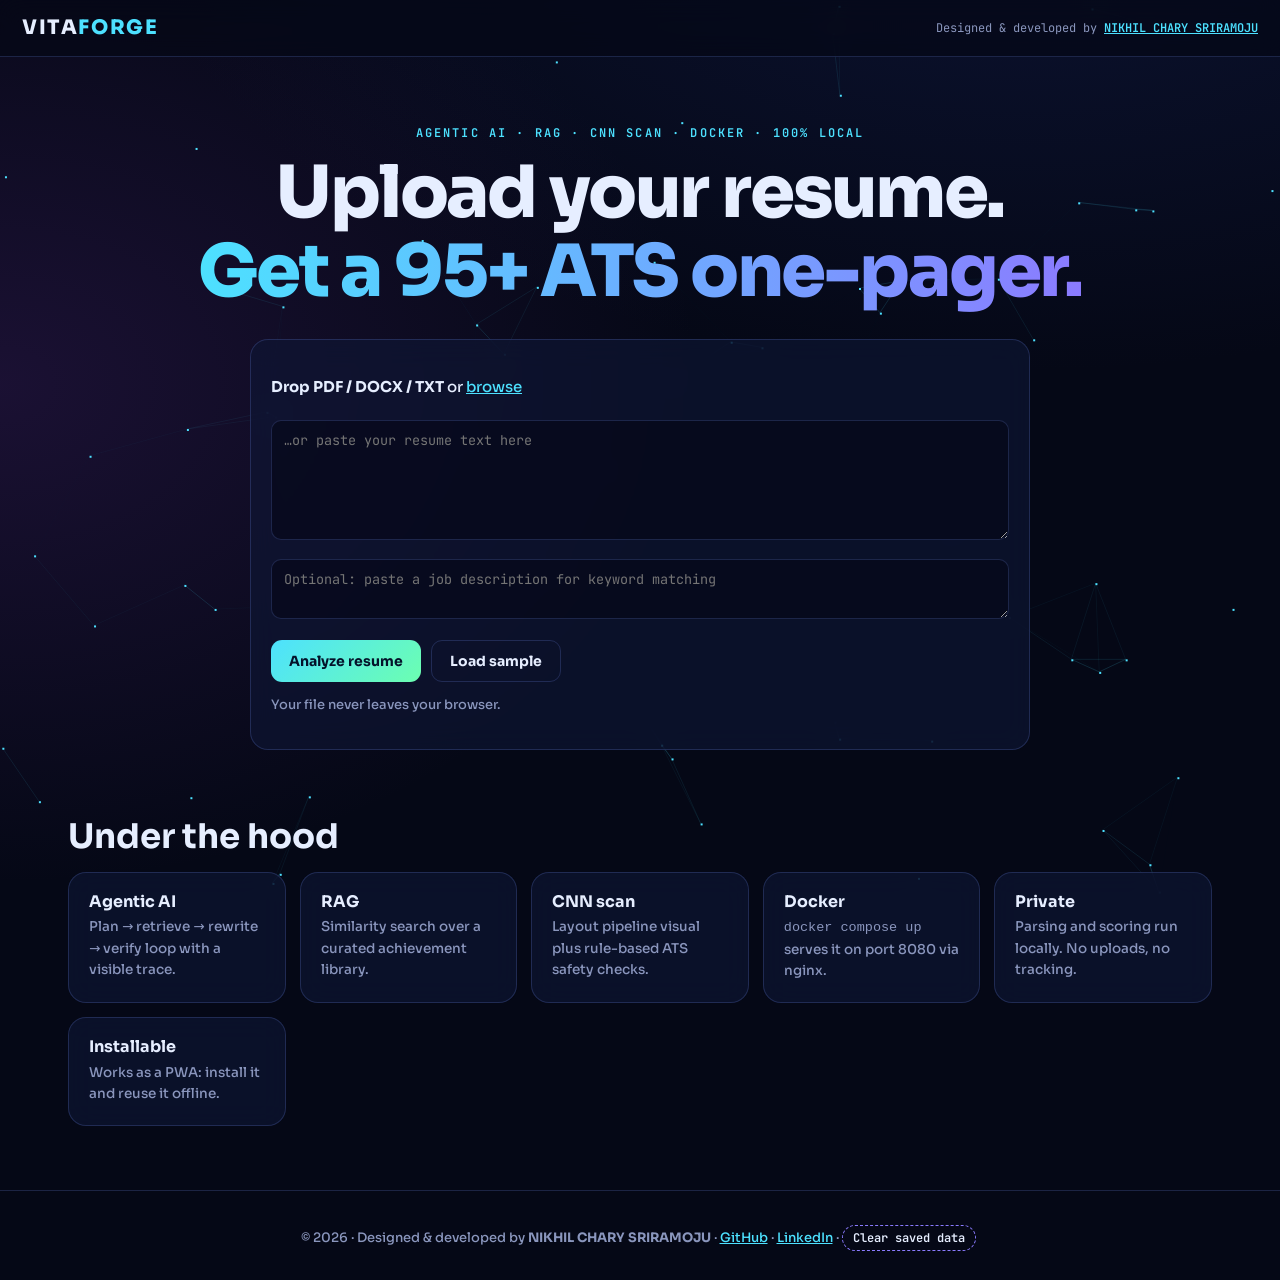
==== frontend/index.html @ e4a2d62f "VitaForge full-stack" ====
<!DOCTYPE html><html lang="en"><head><meta charset="utf-8"><meta name="viewport" content="width=device-width,initial-scale=1">
<title>VitaForge — AI Resume Studio</title>
<meta name="author" content="Nikhil Chary Sriramoju">
<meta name="description" content="Upload a resume, get an ATS score, and generate a 95+ one-page ATS resume. Designed and developed by NIKHIL CHARY SRIRAMOJU.">
<link href="https://fonts.googleapis.com/css2?family=Sora:wght@500;700;800&family=JetBrains+Mono:wght@400;600&display=swap" rel="stylesheet">
<link rel="manifest" href="manifest.json"><link rel="icon" href="icon.svg" type="image/svg+xml"><meta name="theme-color" content="#050816"><meta property="og:title" content="VitaForge — AI Resume Studio"><meta property="og:description" content="Upload a resume, get an ATS score, build a 95+ one-page resume. By Nikhil Chary Sriramoju."><link rel="stylesheet" href="css/style.css"></head><body>
<canvas id="bg"></canvas>
<header class="nav"><b class="logo">VITA<i>FORGE</i></b><span class="cr">Designed &amp; developed by <a href="https://github.com/Nikhil-creat" target="_blank" rel="noopener">NIKHIL CHARY SRIRAMOJU</a></span></header>
<main>
<section class="hero"><p class="eyebrow">AGENTIC AI · RAG · CNN SCAN · DOCKER · 100% LOCAL</p>
<h1>Upload your resume.<br><span class="gl">Get a 95+ ATS one-pager.</span></h1>
<div class="glass drop" id="drop"><div class="laser"></div>
<p><b>Drop PDF / DOCX / TXT</b> or <label class="lnk">browse<input type="file" id="file" accept=".pdf,.docx,.txt,.md" hidden></label></p>
<textarea id="raw" placeholder="…or paste your resume text here"></textarea>
<textarea id="jd" style="min-height:60px" placeholder="Optional: paste a job description for keyword matching"></textarea>
<div class="row"><button class="btn" id="go">Analyze resume</button><button class="btn ghost" id="sample">Load sample</button></div>
<p class="mu" id="stat">Your file never leaves your browser.</p></div></section>

<section id="report" hidden><div class="two">
<div class="glass"><h2>ATS score</h2><div class="gwrap"><svg viewBox="0 0 140 140" class="gauge"><defs><linearGradient id="gg"><stop offset="0" stop-color="#4DE1FF"/><stop offset="1" stop-color="#6CFFB0"/></linearGradient></defs><circle cx="70" cy="70" r="56" class="gt"/><circle id="gv" cx="70" cy="70" r="56" class="gf"/></svg><div class="gn"><b id="gnum">0</b><span>/100</span></div></div>
<p class="center" id="ba"></p><div id="bars"></div></div>
<div class="glass"><h2>Fix list</h2><div id="issues"></div><h2 style="margin-top:18px">Layout scan <small class="mu">CNN-style visual pipeline</small></h2><div class="pipe" id="pipe"></div><div id="checks"></div><div id="kw"></div></div></div></section>

<section id="studio" data-after hidden><h2 class="sec">Resume studio</h2>
<div class="bar2"><button class="btn" id="opt">⚡ Auto-optimize with agent</button><button class="btn ghost" id="pdf">Download PDF</button><button class="btn ghost" id="txt">.txt</button><button class="btn ghost" id="htm">.html</button><button class="btn ghost" id="doc">.docx (Word)</button><span class="live" id="live"></span><span id="fitMsg"></span></div>
<div class="studio"><div class="glass" id="form"></div><div class="swrap"><div id="sheet"><div id="rb"></div></div></div></div></section>

<section id="agent" data-after hidden><div class="two">
<div class="glass"><h2>Agent console</h2><div id="term" class="term"></div>
<form id="cmd" class="row"><input id="q" placeholder="Ask: why is my score low? / suggest bullets / match job / page fit" aria-label="Ask the assistant"><button class="btn">Ask</button></form></div>
<div class="glass"><h2>RAG achievement library</h2><p class="mu">Templates retrieved for your skills. Replace the numbers with your real results; keep only what is true.</p><div id="rag"></div></div></div></section>

<section id="ai" data-after hidden><div class="glass"><div class="aih"><h2>AI Copilot <small class="mu">Groq · Llama</small></h2><span id="aistat" class="chip">checking…</span></div>
<p class="mu">Runs on your own backend. The Groq key never reaches the browser. If the API is offline, local templates are used instead.</p>
<div class="row" id="aib"><button class="btn" data-a="agent">🤖 Agent: RAG + critic</button><button class="btn ghost" data-a="review">AI review</button><button class="btn ghost" data-a="cover_letter">Cover letter</button><button class="btn ghost" data-a="tailor">Tailor to job</button><button class="btn ghost" data-a="linkedin">LinkedIn</button><button class="btn ghost" data-a="interview_questions">Interview Qs</button></div>
<div id="aiout" class="aiout" aria-live="polite">Pick an action. The company and role fields in the toolkit below feed the cover letter.</div>
<div class="row"><button class="btn off" id="aiapply">Apply to resume</button><button class="btn ghost off" id="aiundo">Undo</button></div>
<div class="two" style="margin-top:18px"><div><h3>Mock interview</h3><p id="iqq" class="aiout" style="min-height:60px">Press “New question”.</p><textarea id="ians" placeholder="Type or dictate your answer"></textarea><div class="row"><button class="btn ghost" id="iq">New question</button><button class="btn ghost" id="mic">🎙 Dictate</button><button class="btn" id="ifb">Get feedback</button></div></div>
<div><h3>Career chat</h3><div id="cmsgs" class="aiout" style="height:230px"></div><form id="cform" class="row"><input class="fi" id="cin" type="text" style="flex:1;margin:0" placeholder="Ask your career copilot…" aria-label="Chat message"><button class="btn">Send</button></form></div></div></div></section>
<section id="toolkit" data-after hidden><div class="glass"><h2>Career toolkit</h2><p class="mu">Generated locally from your resume. Edit before using.</p>
<div class="row"><input class="fi" id="co" type="text" placeholder="Company (optional)" style="flex:1"><input class="fi" id="role" type="text" placeholder="Role (optional)" style="flex:1"></div>
<div class="row" id="tkb"><button class="btn ghost" data-k="cl">Cover letter</button><button class="btn ghost" data-k="iq">Interview questions</button><button class="btn ghost" data-k="li">LinkedIn headline + About</button><button class="btn ghost" data-k="ta">Tailor to job</button><button class="btn" id="tcopy">Copy</button></div>
<textarea id="tout" aria-label="Generated text"></textarea></div></section>
<section class="stack"><h2 class="sec">Under the hood</h2><div class="cards">
<div class="glass"><h3>Agentic AI</h3><p>Plan → retrieve → rewrite → verify loop with a visible trace.</p></div>
<div class="glass"><h3>RAG</h3><p>Similarity search over a curated achievement library.</p></div>
<div class="glass"><h3>CNN scan</h3><p>Layout pipeline visual plus rule-based ATS safety checks.</p></div>
<div class="glass"><h3>Docker</h3><p><code>docker compose up</code> serves it on port 8080 via nginx.</p></div>
<div class="glass"><h3>Private</h3><p>Parsing and scoring run locally. No uploads, no tracking.</p></div><div class="glass"><h3>Installable</h3><p>Works as a PWA: install it and reuse it offline.</p></div></div></section>
</main>
<footer>© 2026 · Designed &amp; developed by <b>NIKHIL CHARY SRIRAMOJU</b> · <a href="https://github.com/Nikhil-creat" target="_blank" rel="noopener">GitHub</a> · <a href="https://in.linkedin.com/in/nikhil-chary-sriramoju-95041b38a" target="_blank" rel="noopener">LinkedIn</a> · <button class="chip" id="clr">Clear saved data</button></footer>
<script src="config.js"></script><script src="js/app.js"></script><script src="js/export.js"></script><script src="js/ai.js"></script></body></html>
---- frontend/css/style.css ----
:root{--bg:#050816;--tx:#E6EEFF;--mu:#8A96BD;--c:#4DE1FF;--v:#8B7BFF;--g:#6CFFB0;--r:#FF6B8A;--gl:rgba(16,24,54,.62);--bd:rgba(120,150,255,.2)}
*{box-sizing:border-box}[hidden]{display:none!important}html{scroll-behavior:smooth}
body{margin:0;background:radial-gradient(900px 500px at 80% -10%,#1a2a6c55,transparent),radial-gradient(700px 500px at 0 30%,#5b2a8a40,transparent),var(--bg);color:var(--tx);font:500 15px/1.6 Sora,system-ui,sans-serif;overflow-x:hidden}
#bg{position:fixed;inset:0;z-index:-1}
a{color:var(--c)}h1,h2,h3{margin:0;line-height:1.1}h2{font-size:20px;margin-bottom:12px}h3{font-size:16px;margin-bottom:6px}
.nav{position:sticky;top:0;z-index:9;display:flex;align-items:center;justify-content:space-between;gap:12px;flex-wrap:wrap;padding:12px 22px;background:rgba(5,8,22,.7);backdrop-filter:blur(12px);border-bottom:1px solid var(--bd)}
.logo{font-weight:800;font-size:20px;letter-spacing:.08em}.logo i{font-style:normal;color:var(--c)}
.cr{font:400 12px 'JetBrains Mono',monospace;color:var(--mu)}.cr a{font-weight:600}
main{max-width:1180px;margin:0 auto;padding:0 18px}section{padding:34px 0}
.hero{text-align:center;padding-top:56px}.eyebrow{font:600 12px 'JetBrains Mono',monospace;letter-spacing:.18em;color:var(--c)}
h1{font-size:clamp(36px,7vw,72px);font-weight:800;letter-spacing:-.03em;margin-top:10px}
.gl{background:linear-gradient(90deg,var(--c),var(--v),var(--g));-webkit-background-clip:text;background-clip:text;color:transparent;background-size:200%;animation:sh 6s linear infinite}@keyframes sh{to{background-position:200%}}
.glass{background:var(--gl);backdrop-filter:blur(14px);border:1px solid var(--bd);border-radius:18px;padding:20px;transition:.3s}.cards .glass:hover{transform:translateY(-4px);border-color:var(--c);box-shadow:0 0 30px -10px var(--c)}
.drop{max-width:780px;margin:28px auto 0;position:relative;overflow:hidden;text-align:left}.drop.over{border-color:var(--c);box-shadow:0 0 50px -10px var(--c)}
.laser{position:absolute;left:0;right:0;top:0;height:2px;background:var(--c);box-shadow:0 0 20px 4px var(--c);opacity:0}.scan .laser{opacity:1;animation:ls 1s linear infinite}@keyframes ls{to{top:100%}}
textarea,input[type=text],#q,.fi{width:100%;background:rgba(5,8,22,.6);color:var(--tx);border:1px solid var(--bd);border-radius:10px;padding:10px 12px;font:400 13.5px 'JetBrains Mono',monospace;margin:6px 0}
textarea{min-height:120px;resize:vertical}:focus-visible{outline:2px solid var(--c);outline-offset:2px}
.lnk{color:var(--c);cursor:pointer;text-decoration:underline}.row{display:flex;gap:10px;flex-wrap:wrap;margin-top:8px}.row #q{flex:1;margin:0}
.btn{border:0;cursor:pointer;padding:11px 18px;border-radius:11px;font:700 14px Sora;color:#04122a;background:linear-gradient(135deg,var(--c),var(--g))}.btn.ghost{background:transparent;color:var(--tx);border:1px solid var(--bd)}.btn:hover{filter:brightness(1.15)}
.mu{color:var(--mu);font-size:13px}.center{text-align:center}.sec{font-size:clamp(24px,4vw,34px);margin-bottom:16px}
.two{display:grid;grid-template-columns:1fr 1fr;gap:18px}@media(max-width:860px){.two{grid-template-columns:1fr}}
.gwrap{position:relative;width:200px;margin:0 auto}.gauge{width:100%;transform:rotate(-90deg)}.gt,.gf{fill:none;stroke-width:10}.gt{stroke:rgba(255,255,255,.08)}.gf{stroke:url(#gg);stroke-linecap:round;stroke-dasharray:351.86;stroke-dashoffset:351.86;transition:stroke-dashoffset 1.2s cubic-bezier(.2,.8,.2,1);filter:drop-shadow(0 0 6px var(--c))}
.gn{position:absolute;inset:0;display:grid;place-content:center;text-align:center}.gn b{font-size:48px;line-height:1}.gn span{color:var(--mu);font-size:13px}
#ba{font:600 15px 'JetBrains Mono',monospace;margin:8px 0}.ok{color:var(--g)}.bad{color:var(--r)}
.br{display:grid;grid-template-columns:130px 1fr 52px;gap:10px;align-items:center;font-size:12.5px;margin:7px 0}.br i{height:7px;border-radius:5px;background:rgba(255,255,255,.08);overflow:hidden}.br i b{display:block;height:100%;background:linear-gradient(90deg,var(--c),var(--g));transition:width 1s}.br span:last-child{font-family:'JetBrains Mono';text-align:right}
.is{padding:8px 12px;border-left:3px solid var(--r);background:rgba(255,107,138,.07);border-radius:6px;margin:7px 0;font-size:13.5px}.is.g{border-color:var(--g);background:rgba(108,255,176,.07)}
.pipe{display:flex;gap:6px;flex-wrap:wrap;margin:8px 0}.pipe span{font:600 11px 'JetBrains Mono';padding:6px 10px;border-radius:99px;border:1px solid var(--bd);transition:.25s}.pipe span.on{background:var(--c);color:#04122a;box-shadow:0 0 14px var(--c)}
.ck{font-size:13.5px;margin:4px 0}.chip{display:inline-block;margin:4px 4px 0 0;padding:4px 10px;border-radius:99px;border:1px dashed var(--v);font:600 12px 'JetBrains Mono';cursor:pointer;background:none;color:var(--tx)}.chip:hover{background:var(--v)}
.bar2{display:flex;gap:10px;align-items:center;flex-wrap:wrap;margin-bottom:14px}.live{font:600 13px 'JetBrains Mono';color:var(--g)}#fitMsg{font-size:13px}
.studio{display:grid;grid-template-columns:minmax(0,.9fr) minmax(0,1.1fr);gap:18px;align-items:start}@media(max-width:980px){.studio{grid-template-columns:1fr}}
#form label{display:block;font-size:11.5px;color:var(--mu);margin-top:8px;font-family:'JetBrains Mono'}#form .fi{margin-top:3px}#form textarea{min-height:84px}
.swrap{overflow:auto;border-radius:12px;background:rgba(255,255,255,.04);padding:12px}
#sheet{width:794px;height:1123px;background:#fff;color:#000;padding:40px 44px;overflow:hidden;box-shadow:0 30px 80px -20px #000;margin:0 auto}@media(max-width:860px){#sheet{zoom:.44}.swrap{padding:4px}}
#rb{font:12px/1.38 Arial,Helvetica,sans-serif}#rb h1{font:700 2em Arial;margin:0;letter-spacing:0;color:#000}#rb .t{font-weight:700;margin:2px 0}#rb .c{font-size:.92em;margin-bottom:6px}
#rb h2{font:700 .95em Arial;text-transform:uppercase;border-bottom:1px solid #000;margin:9px 0 4px;padding-bottom:1px;color:#000;letter-spacing:.04em}#rb p{margin:2px 0}#rb ul{margin:2px 0 3px;padding-left:16px}#rb li{margin:1px 0}#rb .b{font-weight:700;margin-top:3px}
.term{height:260px;overflow:auto;background:#02050f;border:1px solid var(--bd);border-radius:10px;padding:10px;font:400 12.5px/1.6 'JetBrains Mono',monospace}.term .a{color:var(--c)}
.rg{padding:10px;border:1px solid var(--bd);border-radius:10px;margin:8px 0;font-size:13.5px}.rg small{color:var(--g);font-family:'JetBrains Mono'}
.cards{display:grid;grid-template-columns:repeat(auto-fit,minmax(200px,1fr));gap:14px}.cards p{margin:0;color:var(--mu);font-size:13.5px}
footer{text-align:center;padding:30px 16px;color:var(--mu);font-size:13px;border-top:1px solid var(--bd);margin-top:30px}
@media(prefers-reduced-motion:reduce){*{animation:none!important;transition:none!important}}
@page{size:A4;margin:0}
@media print{body{background:#fff}body *{visibility:hidden}#sheet,#sheet *{visibility:visible}#sheet{position:fixed;left:0;top:0;zoom:1;box-shadow:none;margin:0}#bg{display:none}}
#tout{min-height:260px}
.off{display:none!important}.aih{display:flex;justify-content:space-between;align-items:center;gap:10px}.aiout{white-space:pre-wrap;overflow:auto;background:#02050f;border:1px solid var(--bd);border-radius:10px;padding:12px;min-height:110px;max-height:420px;font:400 13px/1.6 "JetBrains Mono",monospace;margin:12px 0;overflow-wrap:anywhere}.aiout .u{color:var(--c)}.aiout .a{color:var(--tx)}
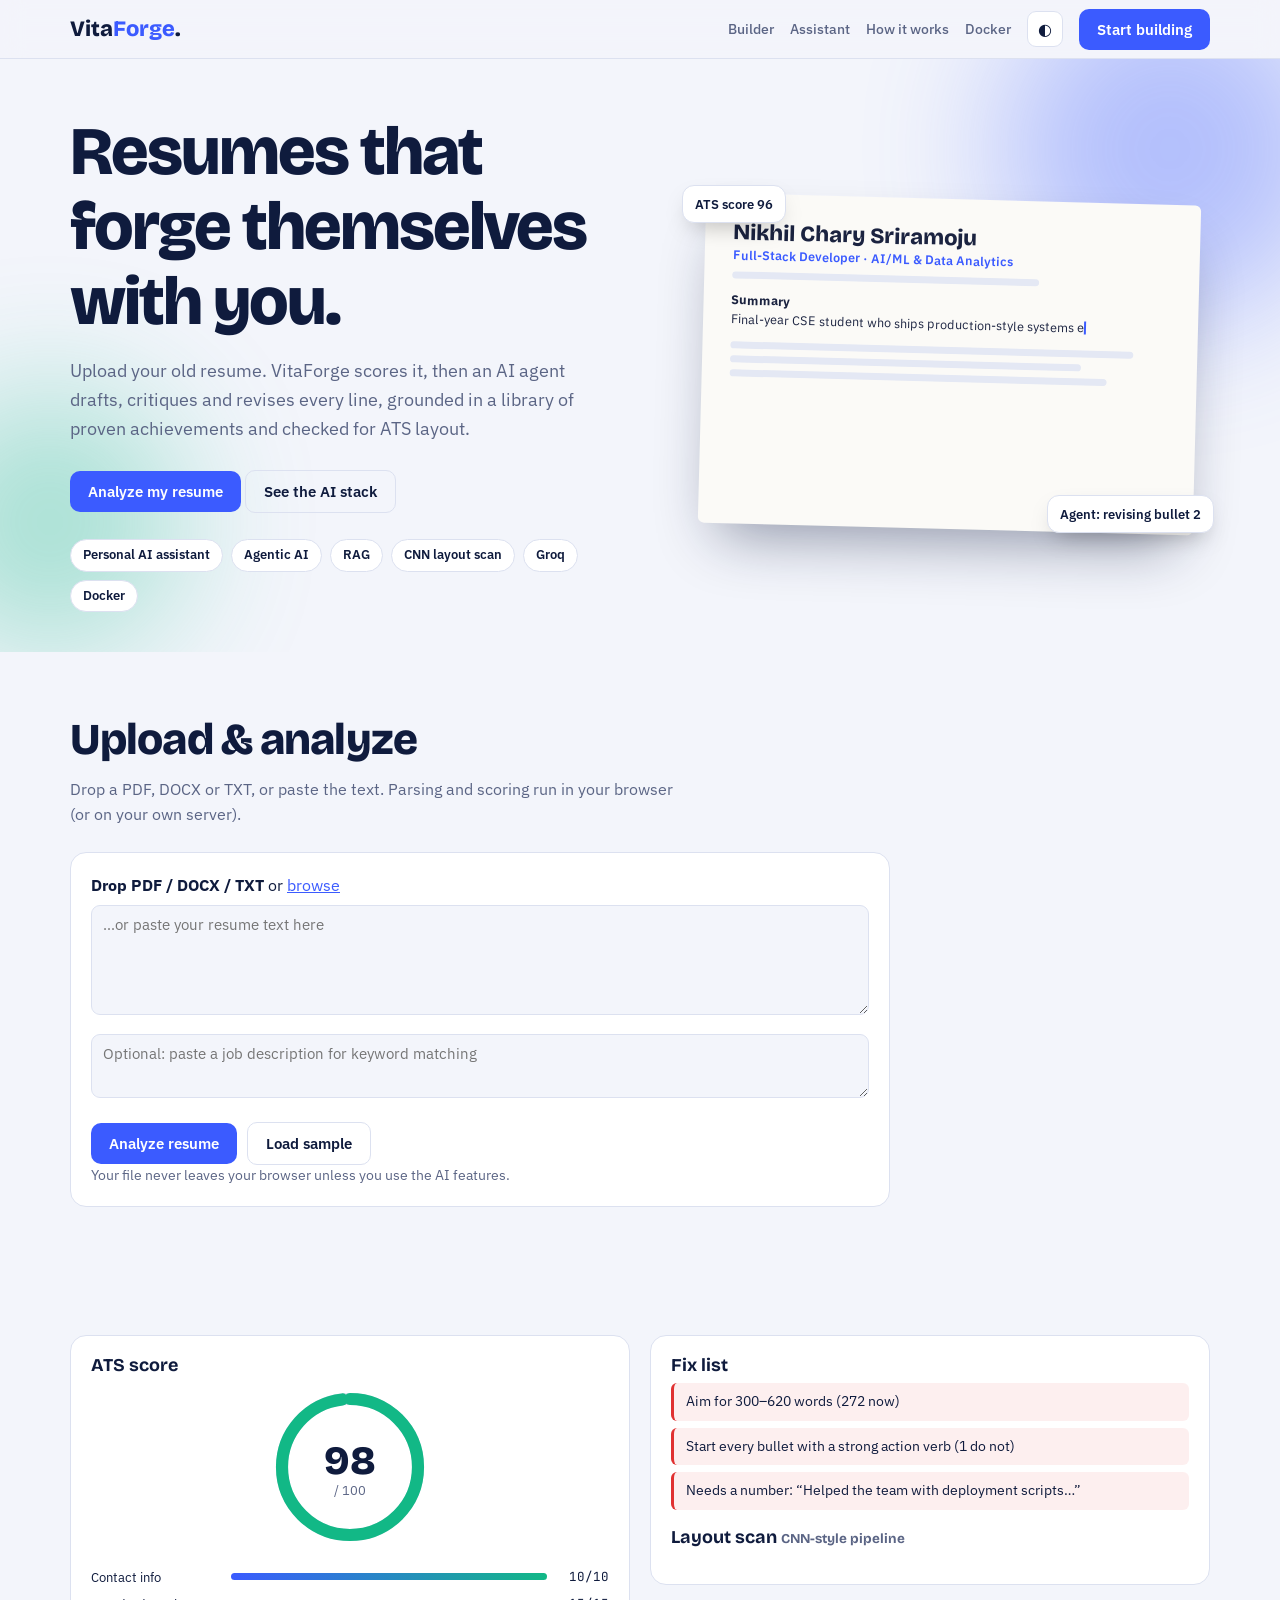
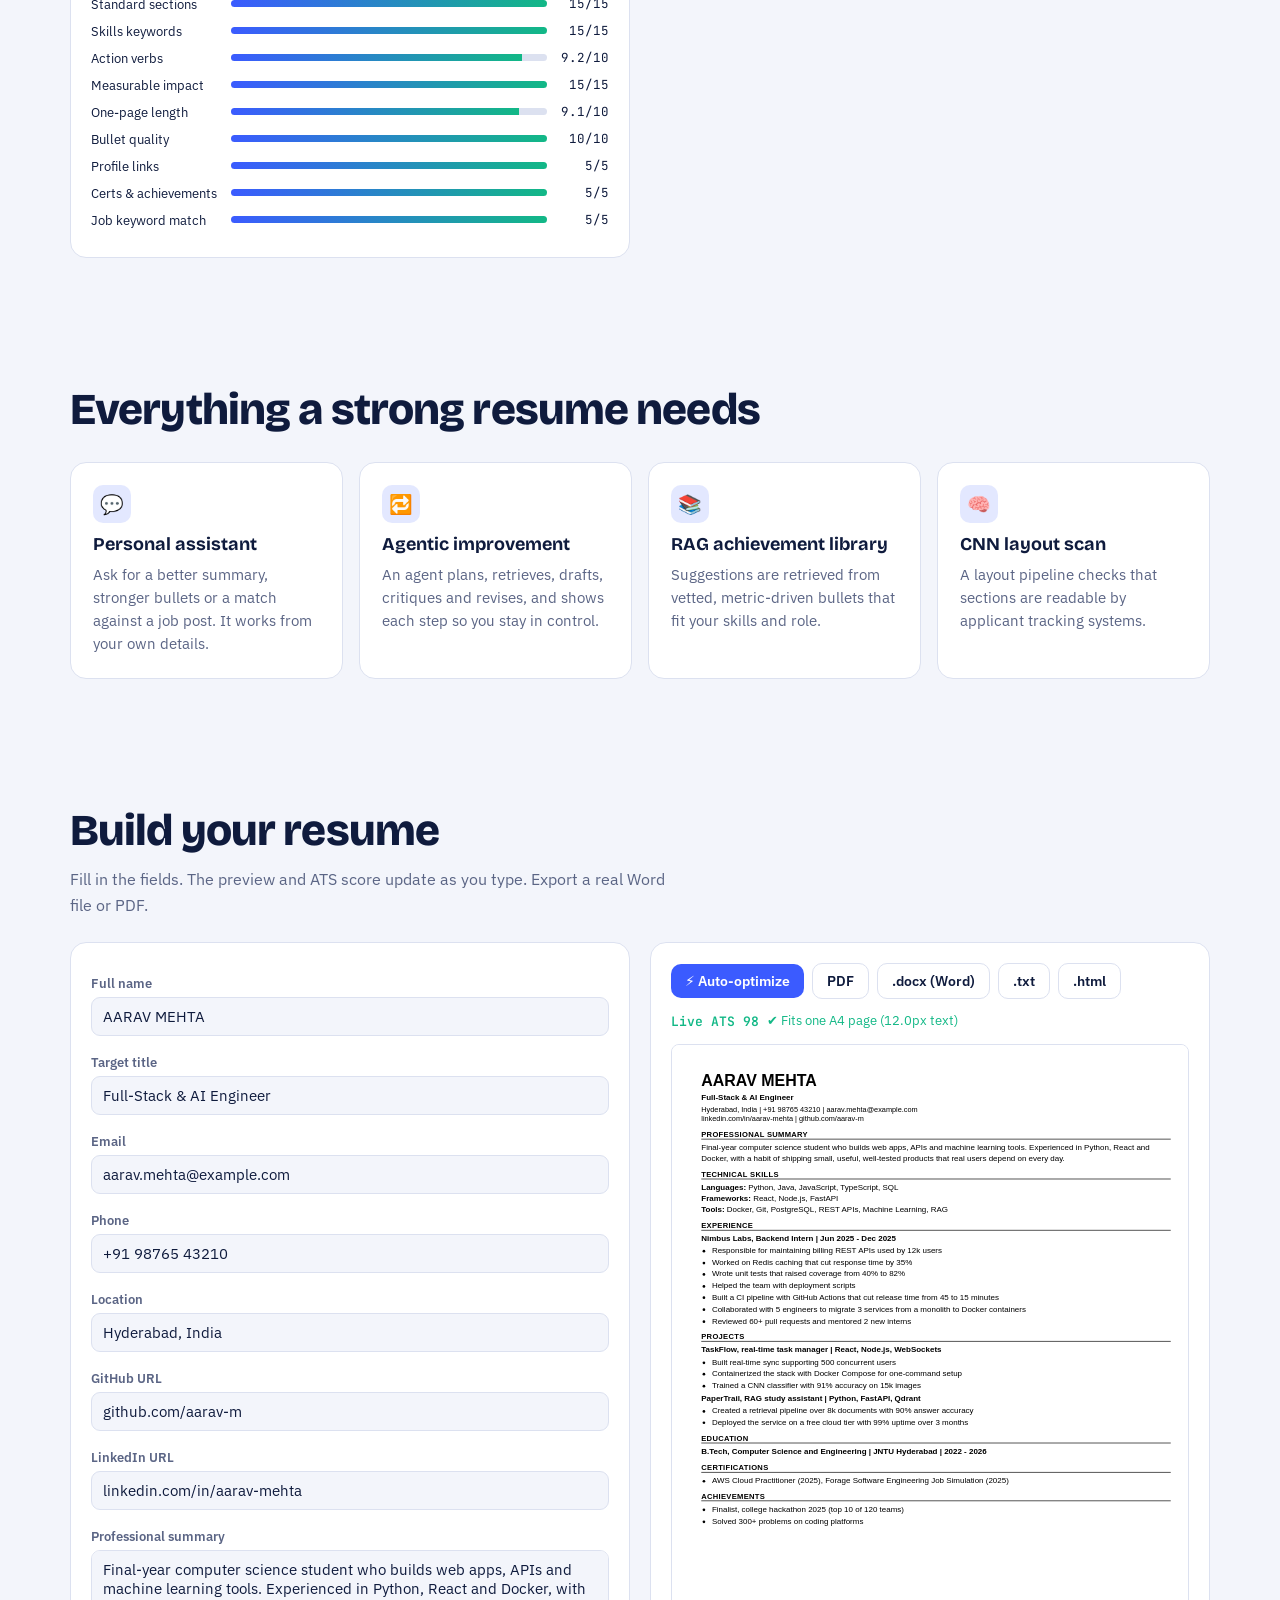
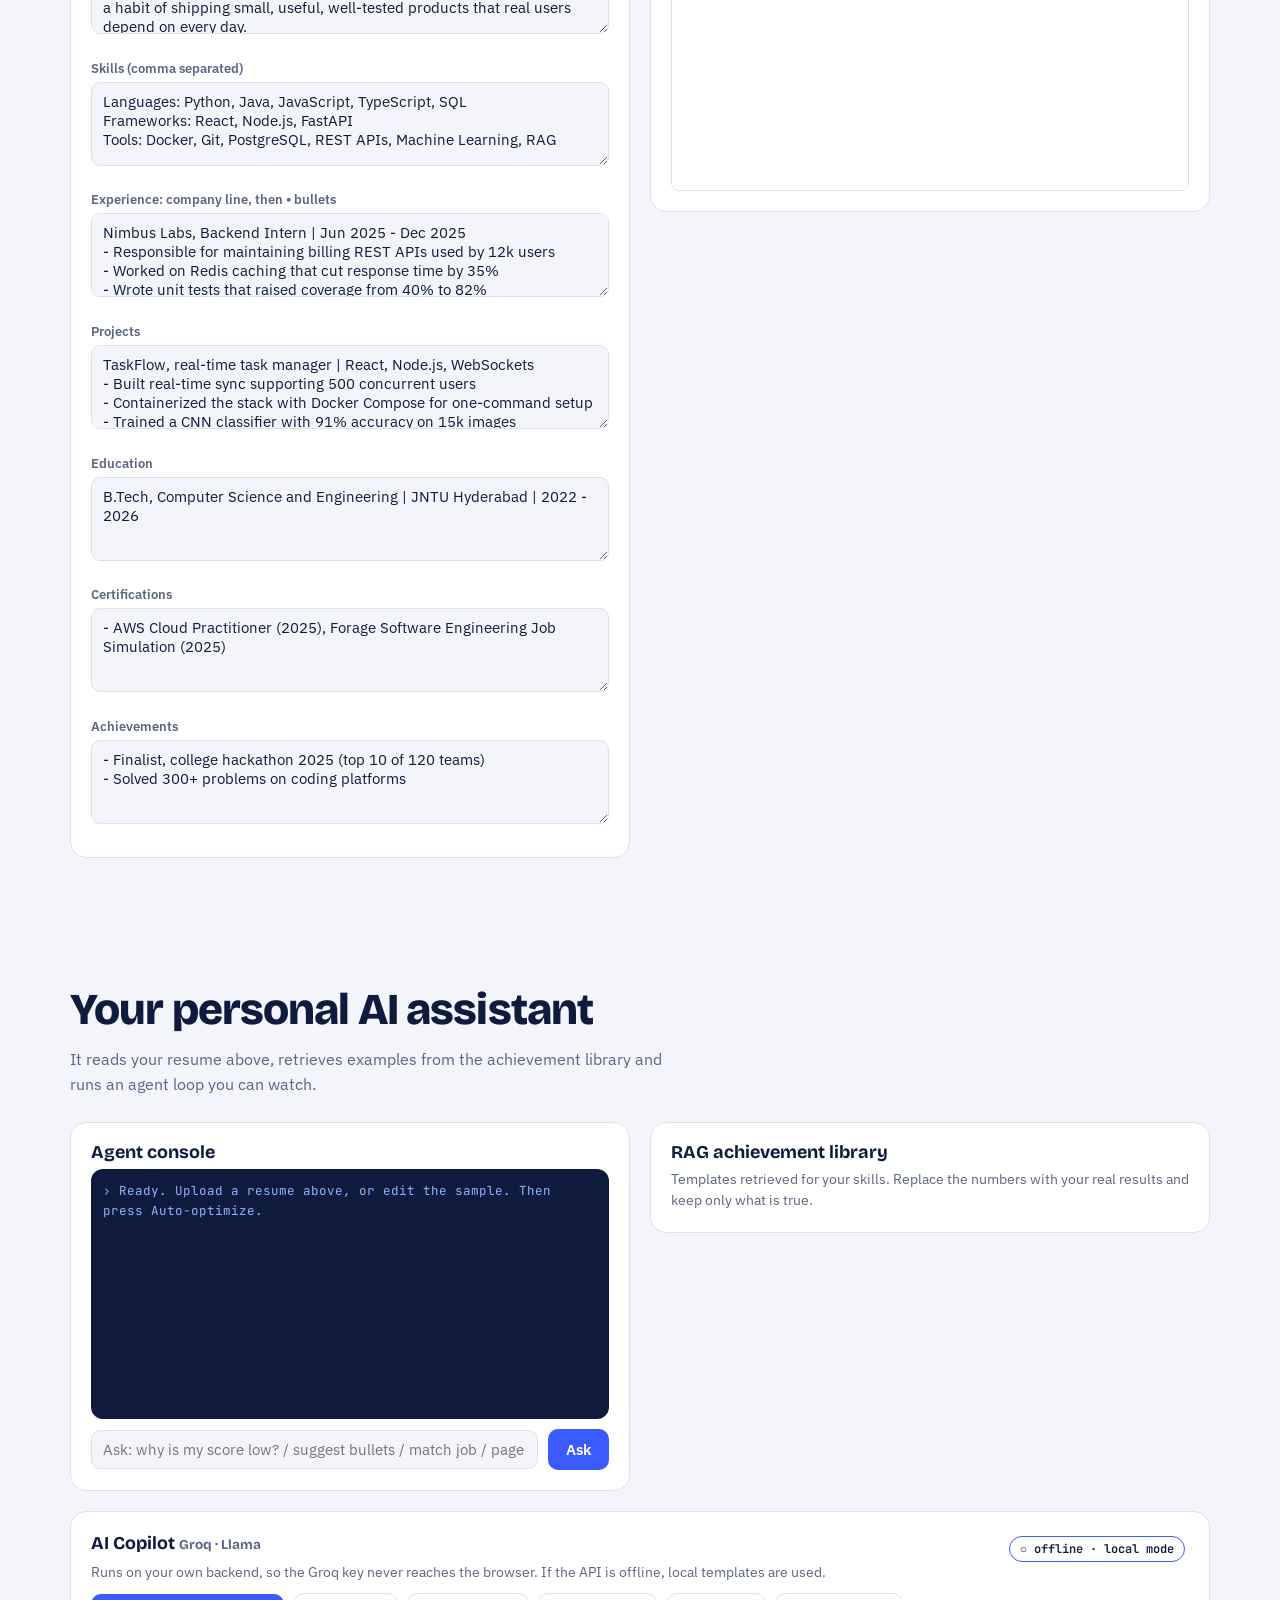
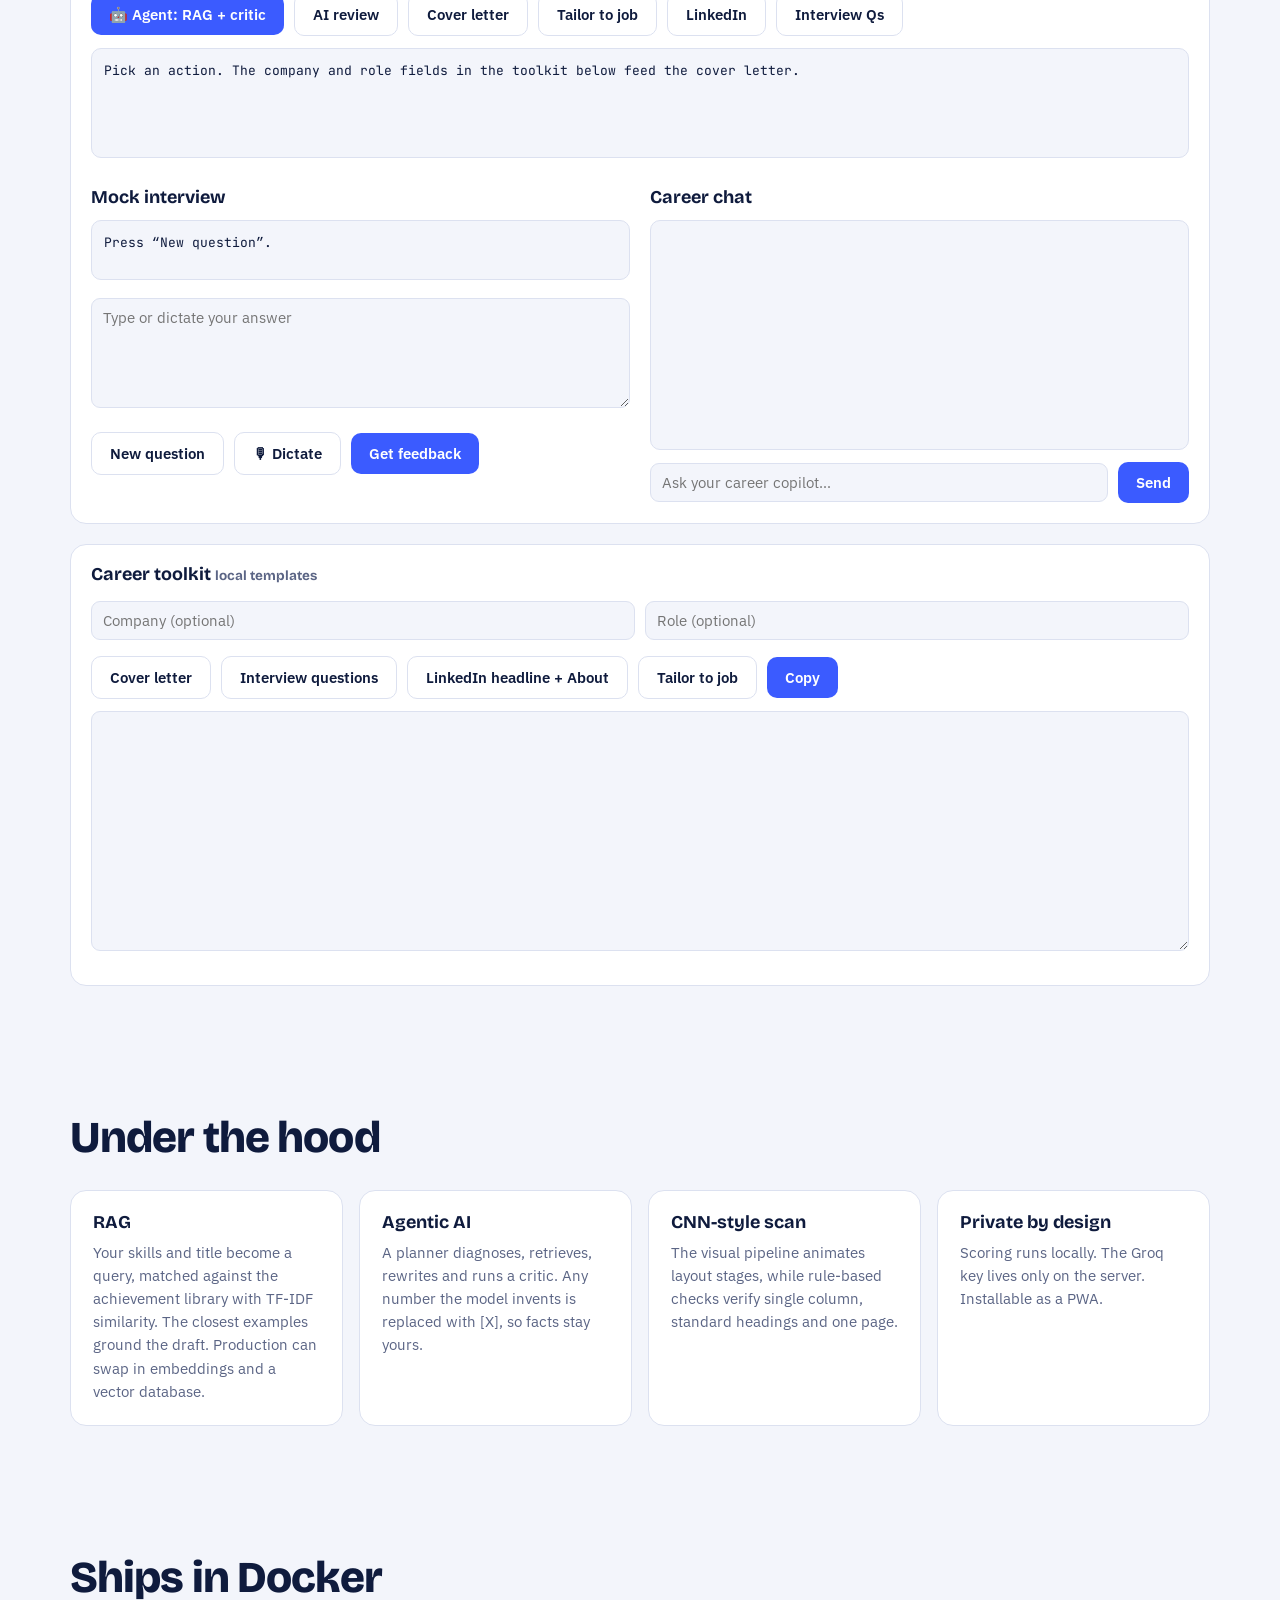
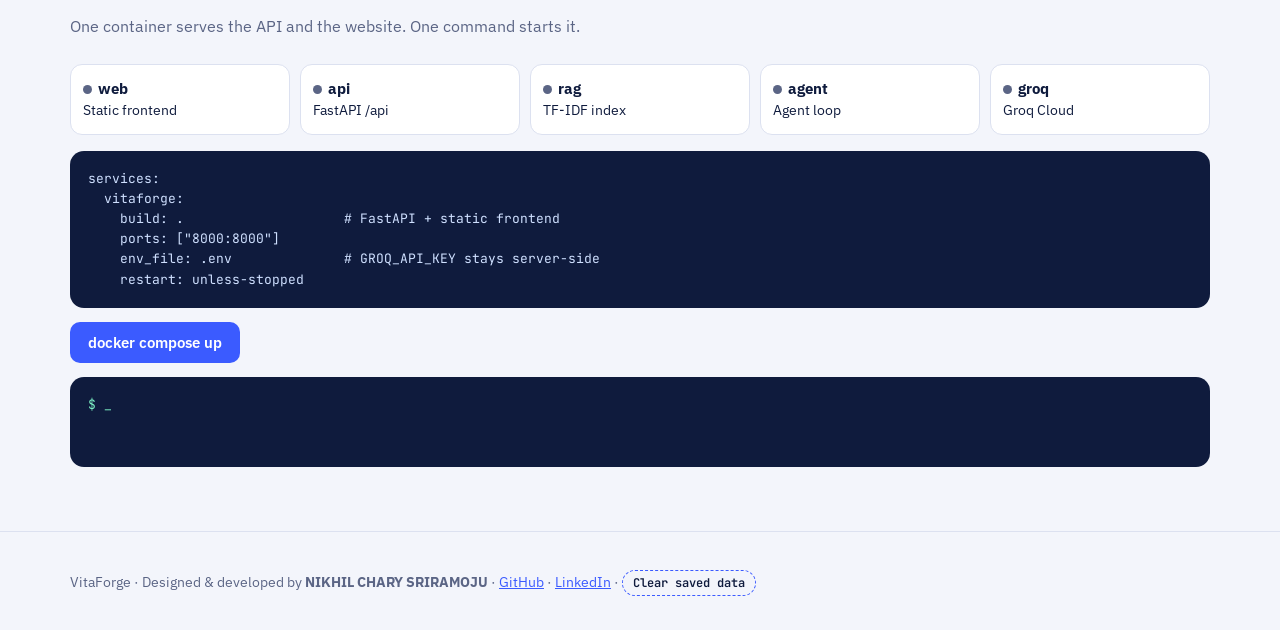
==== commit ba8cc035: "Quill-style UI" ====
--- a/frontend/index.html
+++ b/frontend/index.html
@@ -1,52 +1,86 @@
-<!DOCTYPE html><html lang="en"><head><meta charset="utf-8"><meta name="viewport" content="width=device-width,initial-scale=1">
+<!DOCTYPE html><html lang="en"><head><meta charset="utf-8"><meta name="viewport" content="width=device-width,initial-scale=1,viewport-fit=cover">
 <title>VitaForge — AI Resume Studio</title>
 <meta name="author" content="Nikhil Chary Sriramoju">
-<meta name="description" content="Upload a resume, get an ATS score, and generate a 95+ one-page ATS resume. Designed and developed by NIKHIL CHARY SRIRAMOJU.">
-<link href="https://fonts.googleapis.com/css2?family=Sora:wght@500;700;800&family=JetBrains+Mono:wght@400;600&display=swap" rel="stylesheet">
-<link rel="manifest" href="manifest.json"><link rel="icon" href="icon.svg" type="image/svg+xml"><meta name="theme-color" content="#050816"><meta property="og:title" content="VitaForge — AI Resume Studio"><meta property="og:description" content="Upload a resume, get an ATS score, build a 95+ one-page resume. By Nikhil Chary Sriramoju."><link rel="stylesheet" href="css/style.css"></head><body>
-<canvas id="bg"></canvas>
-<header class="nav"><b class="logo">VITA<i>FORGE</i></b><span class="cr">Designed &amp; developed by <a href="https://github.com/Nikhil-creat" target="_blank" rel="noopener">NIKHIL CHARY SRIRAMOJU</a></span></header>
-<main>
-<section class="hero"><p class="eyebrow">AGENTIC AI · RAG · CNN SCAN · DOCKER · 100% LOCAL</p>
-<h1>Upload your resume.<br><span class="gl">Get a 95+ ATS one-pager.</span></h1>
-<div class="glass drop" id="drop"><div class="laser"></div>
+<meta name="description" content="Upload a resume, get an ATS score, and forge a 95+ one-page ATS resume with an AI agent, RAG and Groq. Designed and developed by NIKHIL CHARY SRIRAMOJU.">
+<meta property="og:title" content="VitaForge — AI Resume Studio"><meta property="og:description" content="Upload a resume, get an ATS score, build a 95+ one-page resume. By Nikhil Chary Sriramoju.">
+<meta name="theme-color" content="#0F1B3D"><link rel="manifest" href="manifest.json"><link rel="icon" href="icon.svg" type="image/svg+xml">
+<link href="https://fonts.googleapis.com/css2?family=Bricolage+Grotesque:wght@500;700;800&family=IBM+Plex+Sans:wght@400;500;600&family=JetBrains+Mono:wght@400;600&display=swap" rel="stylesheet">
+<link rel="stylesheet" href="css/style.css"></head><body>
+<canvas id="bg" aria-hidden="true"></canvas>
+<nav><div class="wrap"><a class="logo" href="#top">Vita<i>Forge</i>.</a>
+<a class="l" href="#studio">Builder</a><a class="l" href="#assistant">Assistant</a><a class="l" href="#tech">How it works</a><a class="l" href="#docker">Docker</a>
+<button class="tgl" id="theme" aria-label="Toggle theme">◐</button><a class="btn" href="#upload">Start building</a></div></nav>
+
+<header class="hero" id="top"><div class="blob b1"></div><div class="blob b2"></div>
+<div class="wrap hg"><div>
+<h1>Resumes that forge themselves with you.</h1>
+<p class="lead">Upload your old resume. VitaForge scores it, then an AI agent drafts, critiques and revises every line, grounded in a library of proven achievements and checked for ATS layout.</p>
+<a class="btn" href="#upload">Analyze my resume</a> <a class="btn g" href="#tech">See the AI stack</a>
+<div class="tags"><span class="tag">Personal AI assistant</span><span class="tag">Agentic AI</span><span class="tag">RAG</span><span class="tag">CNN layout scan</span><span class="tag">Groq</span><span class="tag">Docker</span></div></div>
+<div class="hvis"><div class="hsheet" aria-hidden="true"><h4>Nikhil Chary Sriramoju</h4><div class="r">Full-Stack Developer · AI/ML &amp; Data Analytics</div><div class="ln" style="width:70%"></div>
+<p style="margin-top:12px"><b>Summary</b><br><span id="ty"></span><span class="caret"></span></p><div class="ln" style="width:92%;margin-top:14px"></div><div class="ln" style="width:80%"></div><div class="ln" style="width:86%"></div></div>
+<div class="fchip" style="top:0;left:-6px">ATS score 96</div><div class="fchip" style="bottom:10px;right:-4px;animation-delay:-2s">Agent: revising bullet 2</div></div></div></header>
+
+<section id="upload"><div class="wrap"><h2>Upload &amp; analyze</h2><p class="sub">Drop a PDF, DOCX or TXT, or paste the text. Parsing and scoring run in your browser (or on your own server).</p>
+<div class="panel drop" id="drop"><div class="laser"></div>
 <p><b>Drop PDF / DOCX / TXT</b> or <label class="lnk">browse<input type="file" id="file" accept=".pdf,.docx,.txt,.md" hidden></label></p>
 <textarea id="raw" placeholder="…or paste your resume text here"></textarea>
-<textarea id="jd" style="min-height:60px" placeholder="Optional: paste a job description for keyword matching"></textarea>
-<div class="row"><button class="btn" id="go">Analyze resume</button><button class="btn ghost" id="sample">Load sample</button></div>
-<p class="mu" id="stat">Your file never leaves your browser.</p></div></section>
+<textarea id="jd" style="min-height:64px" placeholder="Optional: paste a job description for keyword matching"></textarea>
+<div class="row"><button class="btn" id="go">Analyze resume</button><button class="btn g" id="sample">Load sample</button></div>
+<p class="mu" id="stat">Your file never leaves your browser unless you use the AI features.</p></div></div></section>
 
-<section id="report" hidden><div class="two">
-<div class="glass"><h2>ATS score</h2><div class="gwrap"><svg viewBox="0 0 140 140" class="gauge"><defs><linearGradient id="gg"><stop offset="0" stop-color="#4DE1FF"/><stop offset="1" stop-color="#6CFFB0"/></linearGradient></defs><circle cx="70" cy="70" r="56" class="gt"/><circle id="gv" cx="70" cy="70" r="56" class="gf"/></svg><div class="gn"><b id="gnum">0</b><span>/100</span></div></div>
-<p class="center" id="ba"></p><div id="bars"></div></div>
-<div class="glass"><h2>Fix list</h2><div id="issues"></div><h2 style="margin-top:18px">Layout scan <small class="mu">CNN-style visual pipeline</small></h2><div class="pipe" id="pipe"></div><div id="checks"></div><div id="kw"></div></div></div></section>
+<section id="report"><div class="wrap"><div class="two">
+<div class="panel"><h3>ATS score</h3><div class="gwrap"><svg viewBox="0 0 140 140" class="gauge"><circle cx="70" cy="70" r="56" class="gt"/><circle id="gv" cx="70" cy="70" r="56" class="gf"/></svg><div class="gn"><b id="gnum">0</b><span>/ 100</span></div></div>
+<p class="center mono" id="ba"></p><div id="bars"></div></div>
+<div class="panel"><h3>Fix list</h3><div id="issues"></div><h3 style="margin-top:18px">Layout scan <small class="mu">CNN-style pipeline</small></h3><div class="pipe" id="pipe"></div><div id="checks"></div><div id="kw"></div></div></div></div></section>
 
-<section id="studio" data-after hidden><h2 class="sec">Resume studio</h2>
-<div class="bar2"><button class="btn" id="opt">⚡ Auto-optimize with agent</button><button class="btn ghost" id="pdf">Download PDF</button><button class="btn ghost" id="txt">.txt</button><button class="btn ghost" id="htm">.html</button><button class="btn ghost" id="doc">.docx (Word)</button><span class="live" id="live"></span><span id="fitMsg"></span></div>
-<div class="studio"><div class="glass" id="form"></div><div class="swrap"><div id="sheet"><div id="rb"></div></div></div></div></section>
+<section><div class="wrap"><h2>Everything a strong resume needs</h2>
+<div class="grid">
+<div class="card rv"><div class="ic">💬</div><h3>Personal assistant</h3><p>Ask for a better summary, stronger bullets or a match against a job post. It works from your own details.</p></div>
+<div class="card rv"><div class="ic">🔁</div><h3>Agentic improvement</h3><p>An agent plans, retrieves, drafts, critiques and revises, and shows each step so you stay in control.</p></div>
+<div class="card rv"><div class="ic">📚</div><h3>RAG achievement library</h3><p>Suggestions are retrieved from vetted, metric-driven bullets that fit your skills and role.</p></div>
+<div class="card rv"><div class="ic">🧠</div><h3>CNN layout scan</h3><p>A layout pipeline checks that sections are readable by applicant tracking systems.</p></div></div></div></section>
 
-<section id="agent" data-after hidden><div class="two">
-<div class="glass"><h2>Agent console</h2><div id="term" class="term"></div>
-<form id="cmd" class="row"><input id="q" placeholder="Ask: why is my score low? / suggest bullets / match job / page fit" aria-label="Ask the assistant"><button class="btn">Ask</button></form></div>
-<div class="glass"><h2>RAG achievement library</h2><p class="mu">Templates retrieved for your skills. Replace the numbers with your real results; keep only what is true.</p><div id="rag"></div></div></div></section>
+<section id="studio"><div class="wrap"><h2>Build your resume</h2><p class="sub">Fill in the fields. The preview and ATS score update as you type. Export a real Word file or PDF.</p>
+<div class="bg"><div class="panel" id="form"></div>
+<div><div class="panel"><div class="top"><button class="btn" id="opt">⚡ Auto-optimize</button><button class="btn g" id="pdf">PDF</button><button class="btn g" id="doc">.docx (Word)</button><button class="btn g" id="txt">.txt</button><button class="btn g" id="htm">.html</button></div>
+<div class="top"><span class="live" id="live"></span><span id="fitMsg"></span></div>
+<div class="swrap"><div id="sheet"><div id="rb"></div></div></div></div></div></div></div></section>
 
-<section id="ai" data-after hidden><div class="glass"><div class="aih"><h2>AI Copilot <small class="mu">Groq · Llama</small></h2><span id="aistat" class="chip">checking…</span></div>
-<p class="mu">Runs on your own backend. The Groq key never reaches the browser. If the API is offline, local templates are used instead.</p>
-<div class="row" id="aib"><button class="btn" data-a="agent">🤖 Agent: RAG + critic</button><button class="btn ghost" data-a="review">AI review</button><button class="btn ghost" data-a="cover_letter">Cover letter</button><button class="btn ghost" data-a="tailor">Tailor to job</button><button class="btn ghost" data-a="linkedin">LinkedIn</button><button class="btn ghost" data-a="interview_questions">Interview Qs</button></div>
+<section id="assistant"><div class="wrap"><h2>Your personal AI assistant</h2><p class="sub">It reads your resume above, retrieves examples from the achievement library and runs an agent loop you can watch.</p>
+<div class="bg"><div class="panel"><h3>Agent console</h3><div id="term" class="term"></div>
+<form id="cmd" class="row" onsubmit="return false"><input class="fi" id="q" type="text" style="flex:1;margin:0" placeholder="Ask: why is my score low? / suggest bullets / match job / page fit" aria-label="Ask the assistant"><button class="btn">Ask</button></form></div>
+<div class="panel"><h3>RAG achievement library</h3><p class="mu">Templates retrieved for your skills. Replace the numbers with your real results and keep only what is true.</p><div id="rag"></div></div></div>
+
+<div class="panel" id="ai" style="margin-top:20px"><div class="aih"><h3>AI Copilot <small class="mu">Groq · Llama</small></h3><span id="aistat" class="chip">checking…</span></div>
+<p class="mu">Runs on your own backend, so the Groq key never reaches the browser. If the API is offline, local templates are used.</p>
+<div class="row" id="aib"><button class="btn" data-a="agent">🤖 Agent: RAG + critic</button><button class="btn g" data-a="review">AI review</button><button class="btn g" data-a="cover_letter">Cover letter</button><button class="btn g" data-a="tailor">Tailor to job</button><button class="btn g" data-a="linkedin">LinkedIn</button><button class="btn g" data-a="interview_questions">Interview Qs</button></div>
 <div id="aiout" class="aiout" aria-live="polite">Pick an action. The company and role fields in the toolkit below feed the cover letter.</div>
-<div class="row"><button class="btn off" id="aiapply">Apply to resume</button><button class="btn ghost off" id="aiundo">Undo</button></div>
-<div class="two" style="margin-top:18px"><div><h3>Mock interview</h3><p id="iqq" class="aiout" style="min-height:60px">Press “New question”.</p><textarea id="ians" placeholder="Type or dictate your answer"></textarea><div class="row"><button class="btn ghost" id="iq">New question</button><button class="btn ghost" id="mic">🎙 Dictate</button><button class="btn" id="ifb">Get feedback</button></div></div>
-<div><h3>Career chat</h3><div id="cmsgs" class="aiout" style="height:230px"></div><form id="cform" class="row"><input class="fi" id="cin" type="text" style="flex:1;margin:0" placeholder="Ask your career copilot…" aria-label="Chat message"><button class="btn">Send</button></form></div></div></div></section>
-<section id="toolkit" data-after hidden><div class="glass"><h2>Career toolkit</h2><p class="mu">Generated locally from your resume. Edit before using.</p>
+<div class="row"><button class="btn off" id="aiapply">Apply to resume</button><button class="btn g off" id="aiundo">Undo</button></div>
+<div class="two" style="margin-top:18px"><div><h3>Mock interview</h3><p id="iqq" class="aiout" style="min-height:60px">Press “New question”.</p><textarea id="ians" placeholder="Type or dictate your answer"></textarea><div class="row"><button class="btn g" id="iq">New question</button><button class="btn g" id="mic">🎙 Dictate</button><button class="btn" id="ifb">Get feedback</button></div></div>
+<div><h3>Career chat</h3><div id="cmsgs" class="aiout" style="height:230px"></div><form id="cform" class="row"><input class="fi" id="cin" type="text" style="flex:1;margin:0" placeholder="Ask your career copilot…" aria-label="Chat message"><button class="btn">Send</button></form></div></div></div>
+
+<div class="panel" id="toolkit" style="margin-top:20px"><h3>Career toolkit <small class="mu">local templates</small></h3>
 <div class="row"><input class="fi" id="co" type="text" placeholder="Company (optional)" style="flex:1"><input class="fi" id="role" type="text" placeholder="Role (optional)" style="flex:1"></div>
-<div class="row" id="tkb"><button class="btn ghost" data-k="cl">Cover letter</button><button class="btn ghost" data-k="iq">Interview questions</button><button class="btn ghost" data-k="li">LinkedIn headline + About</button><button class="btn ghost" data-k="ta">Tailor to job</button><button class="btn" id="tcopy">Copy</button></div>
-<textarea id="tout" aria-label="Generated text"></textarea></div></section>
-<section class="stack"><h2 class="sec">Under the hood</h2><div class="cards">
-<div class="glass"><h3>Agentic AI</h3><p>Plan → retrieve → rewrite → verify loop with a visible trace.</p></div>
-<div class="glass"><h3>RAG</h3><p>Similarity search over a curated achievement library.</p></div>
-<div class="glass"><h3>CNN scan</h3><p>Layout pipeline visual plus rule-based ATS safety checks.</p></div>
-<div class="glass"><h3>Docker</h3><p><code>docker compose up</code> serves it on port 8080 via nginx.</p></div>
-<div class="glass"><h3>Private</h3><p>Parsing and scoring run locally. No uploads, no tracking.</p></div><div class="glass"><h3>Installable</h3><p>Works as a PWA: install it and reuse it offline.</p></div></div></section>
-</main>
-<footer>© 2026 · Designed &amp; developed by <b>NIKHIL CHARY SRIRAMOJU</b> · <a href="https://github.com/Nikhil-creat" target="_blank" rel="noopener">GitHub</a> · <a href="https://in.linkedin.com/in/nikhil-chary-sriramoju-95041b38a" target="_blank" rel="noopener">LinkedIn</a> · <button class="chip" id="clr">Clear saved data</button></footer>
+<div class="row" id="tkb"><button class="btn g" data-k="cl">Cover letter</button><button class="btn g" data-k="iq">Interview questions</button><button class="btn g" data-k="li">LinkedIn headline + About</button><button class="btn g" data-k="ta">Tailor to job</button><button class="btn" id="tcopy">Copy</button></div>
+<textarea id="tout" aria-label="Generated text"></textarea></div></div></section>
+
+<section id="tech"><div class="wrap"><h2>Under the hood</h2>
+<div class="grid"><div class="card rv"><h3>RAG</h3><p>Your skills and title become a query, matched against the achievement library with TF-IDF similarity. The closest examples ground the draft. Production can swap in embeddings and a vector database.</p></div>
+<div class="card rv"><h3>Agentic AI</h3><p>A planner diagnoses, retrieves, rewrites and runs a critic. Any number the model invents is replaced with [X], so facts stay yours.</p></div>
+<div class="card rv"><h3>CNN-style scan</h3><p>The visual pipeline animates layout stages, while rule-based checks verify single column, standard headings and one page.</p></div>
+<div class="card rv"><h3>Private by design</h3><p>Scoring runs locally. The Groq key lives only on the server. Installable as a PWA.</p></div></div></div></section>
+
+<section id="docker"><div class="wrap"><h2>Ships in Docker</h2><p class="sub">One container serves the API and the website. One command starts it.</p>
+<div class="svc" id="svc"></div>
+<pre id="yml">services:
+  vitaforge:
+    build: .                    # FastAPI + static frontend
+    ports: ["8000:8000"]
+    env_file: .env              # GROQ_API_KEY stays server-side
+    restart: unless-stopped</pre>
+<div style="margin:14px 0"><button class="btn" id="up">docker compose up</button></div>
+<pre id="dlog" class="dlog">$ _</pre></div></section>
+
+<footer><div class="wrap">VitaForge · Designed &amp; developed by <b>NIKHIL CHARY SRIRAMOJU</b> · <a href="https://github.com/Nikhil-creat" target="_blank" rel="noopener">GitHub</a> · <a href="https://in.linkedin.com/in/nikhil-chary-sriramoju-95041b38a" target="_blank" rel="noopener">LinkedIn</a> · <button class="chip" id="clr">Clear saved data</button></div></footer>
 <script src="config.js"></script><script src="js/app.js"></script><script src="js/export.js"></script><script src="js/ai.js"></script></body></html>
--- a/frontend/css/style.css
+++ b/frontend/css/style.css
@@ -1,44 +1,42 @@
-:root{--bg:#050816;--tx:#E6EEFF;--mu:#8A96BD;--c:#4DE1FF;--v:#8B7BFF;--g:#6CFFB0;--r:#FF6B8A;--gl:rgba(16,24,54,.62);--bd:rgba(120,150,255,.2)}
-*{box-sizing:border-box}[hidden]{display:none!important}html{scroll-behavior:smooth}
-body{margin:0;background:radial-gradient(900px 500px at 80% -10%,#1a2a6c55,transparent),radial-gradient(700px 500px at 0 30%,#5b2a8a40,transparent),var(--bg);color:var(--tx);font:500 15px/1.6 Sora,system-ui,sans-serif;overflow-x:hidden}
-#bg{position:fixed;inset:0;z-index:-1}
-a{color:var(--c)}h1,h2,h3{margin:0;line-height:1.1}h2{font-size:20px;margin-bottom:12px}h3{font-size:16px;margin-bottom:6px}
-.nav{position:sticky;top:0;z-index:9;display:flex;align-items:center;justify-content:space-between;gap:12px;flex-wrap:wrap;padding:12px 22px;background:rgba(5,8,22,.7);backdrop-filter:blur(12px);border-bottom:1px solid var(--bd)}
-.logo{font-weight:800;font-size:20px;letter-spacing:.08em}.logo i{font-style:normal;color:var(--c)}
-.cr{font:400 12px 'JetBrains Mono',monospace;color:var(--mu)}.cr a{font-weight:600}
-main{max-width:1180px;margin:0 auto;padding:0 18px}section{padding:34px 0}
-.hero{text-align:center;padding-top:56px}.eyebrow{font:600 12px 'JetBrains Mono',monospace;letter-spacing:.18em;color:var(--c)}
-h1{font-size:clamp(36px,7vw,72px);font-weight:800;letter-spacing:-.03em;margin-top:10px}
-.gl{background:linear-gradient(90deg,var(--c),var(--v),var(--g));-webkit-background-clip:text;background-clip:text;color:transparent;background-size:200%;animation:sh 6s linear infinite}@keyframes sh{to{background-position:200%}}
-.glass{background:var(--gl);backdrop-filter:blur(14px);border:1px solid var(--bd);border-radius:18px;padding:20px;transition:.3s}.cards .glass:hover{transform:translateY(-4px);border-color:var(--c);box-shadow:0 0 30px -10px var(--c)}
-.drop{max-width:780px;margin:28px auto 0;position:relative;overflow:hidden;text-align:left}.drop.over{border-color:var(--c);box-shadow:0 0 50px -10px var(--c)}
-.laser{position:absolute;left:0;right:0;top:0;height:2px;background:var(--c);box-shadow:0 0 20px 4px var(--c);opacity:0}.scan .laser{opacity:1;animation:ls 1s linear infinite}@keyframes ls{to{top:100%}}
-textarea,input[type=text],#q,.fi{width:100%;background:rgba(5,8,22,.6);color:var(--tx);border:1px solid var(--bd);border-radius:10px;padding:10px 12px;font:400 13.5px 'JetBrains Mono',monospace;margin:6px 0}
-textarea{min-height:120px;resize:vertical}:focus-visible{outline:2px solid var(--c);outline-offset:2px}
-.lnk{color:var(--c);cursor:pointer;text-decoration:underline}.row{display:flex;gap:10px;flex-wrap:wrap;margin-top:8px}.row #q{flex:1;margin:0}
-.btn{border:0;cursor:pointer;padding:11px 18px;border-radius:11px;font:700 14px Sora;color:#04122a;background:linear-gradient(135deg,var(--c),var(--g))}.btn.ghost{background:transparent;color:var(--tx);border:1px solid var(--bd)}.btn:hover{filter:brightness(1.15)}
-.mu{color:var(--mu);font-size:13px}.center{text-align:center}.sec{font-size:clamp(24px,4vw,34px);margin-bottom:16px}
-.two{display:grid;grid-template-columns:1fr 1fr;gap:18px}@media(max-width:860px){.two{grid-template-columns:1fr}}
-.gwrap{position:relative;width:200px;margin:0 auto}.gauge{width:100%;transform:rotate(-90deg)}.gt,.gf{fill:none;stroke-width:10}.gt{stroke:rgba(255,255,255,.08)}.gf{stroke:url(#gg);stroke-linecap:round;stroke-dasharray:351.86;stroke-dashoffset:351.86;transition:stroke-dashoffset 1.2s cubic-bezier(.2,.8,.2,1);filter:drop-shadow(0 0 6px var(--c))}
-.gn{position:absolute;inset:0;display:grid;place-content:center;text-align:center}.gn b{font-size:48px;line-height:1}.gn span{color:var(--mu);font-size:13px}
-#ba{font:600 15px 'JetBrains Mono',monospace;margin:8px 0}.ok{color:var(--g)}.bad{color:var(--r)}
-.br{display:grid;grid-template-columns:130px 1fr 52px;gap:10px;align-items:center;font-size:12.5px;margin:7px 0}.br i{height:7px;border-radius:5px;background:rgba(255,255,255,.08);overflow:hidden}.br i b{display:block;height:100%;background:linear-gradient(90deg,var(--c),var(--g));transition:width 1s}.br span:last-child{font-family:'JetBrains Mono';text-align:right}
-.is{padding:8px 12px;border-left:3px solid var(--r);background:rgba(255,107,138,.07);border-radius:6px;margin:7px 0;font-size:13.5px}.is.g{border-color:var(--g);background:rgba(108,255,176,.07)}
-.pipe{display:flex;gap:6px;flex-wrap:wrap;margin:8px 0}.pipe span{font:600 11px 'JetBrains Mono';padding:6px 10px;border-radius:99px;border:1px solid var(--bd);transition:.25s}.pipe span.on{background:var(--c);color:#04122a;box-shadow:0 0 14px var(--c)}
-.ck{font-size:13.5px;margin:4px 0}.chip{display:inline-block;margin:4px 4px 0 0;padding:4px 10px;border-radius:99px;border:1px dashed var(--v);font:600 12px 'JetBrains Mono';cursor:pointer;background:none;color:var(--tx)}.chip:hover{background:var(--v)}
-.bar2{display:flex;gap:10px;align-items:center;flex-wrap:wrap;margin-bottom:14px}.live{font:600 13px 'JetBrains Mono';color:var(--g)}#fitMsg{font-size:13px}
-.studio{display:grid;grid-template-columns:minmax(0,.9fr) minmax(0,1.1fr);gap:18px;align-items:start}@media(max-width:980px){.studio{grid-template-columns:1fr}}
-#form label{display:block;font-size:11.5px;color:var(--mu);margin-top:8px;font-family:'JetBrains Mono'}#form .fi{margin-top:3px}#form textarea{min-height:84px}
-.swrap{overflow:auto;border-radius:12px;background:rgba(255,255,255,.04);padding:12px}
-#sheet{width:794px;height:1123px;background:#fff;color:#000;padding:40px 44px;overflow:hidden;box-shadow:0 30px 80px -20px #000;margin:0 auto}@media(max-width:860px){#sheet{zoom:.44}.swrap{padding:4px}}
-#rb{font:12px/1.38 Arial,Helvetica,sans-serif}#rb h1{font:700 2em Arial;margin:0;letter-spacing:0;color:#000}#rb .t{font-weight:700;margin:2px 0}#rb .c{font-size:.92em;margin-bottom:6px}
-#rb h2{font:700 .95em Arial;text-transform:uppercase;border-bottom:1px solid #000;margin:9px 0 4px;padding-bottom:1px;color:#000;letter-spacing:.04em}#rb p{margin:2px 0}#rb ul{margin:2px 0 3px;padding-left:16px}#rb li{margin:1px 0}#rb .b{font-weight:700;margin-top:3px}
-.term{height:260px;overflow:auto;background:#02050f;border:1px solid var(--bd);border-radius:10px;padding:10px;font:400 12.5px/1.6 'JetBrains Mono',monospace}.term .a{color:var(--c)}
-.rg{padding:10px;border:1px solid var(--bd);border-radius:10px;margin:8px 0;font-size:13.5px}.rg small{color:var(--g);font-family:'JetBrains Mono'}
-.cards{display:grid;grid-template-columns:repeat(auto-fit,minmax(200px,1fr));gap:14px}.cards p{margin:0;color:var(--mu);font-size:13.5px}
-footer{text-align:center;padding:30px 16px;color:var(--mu);font-size:13px;border-top:1px solid var(--bd);margin-top:30px}
-@media(prefers-reduced-motion:reduce){*{animation:none!important;transition:none!important}}
+:root{--bg:#F3F5FB;--surf:#fff;--ink:#0F1B3D;--mut:#5B6585;--line:#DCE1F0;--co:#3B5BFF;--mint:#12B886;--amb:#F59F00;--r:#E03131;--code:#0F1B3D;--codeink:#CFE0FF;--c:var(--co);--g:var(--mint);--tx:var(--ink);--bd:var(--line)}
+@media(prefers-color-scheme:dark){:root:not([data-theme="light"]){--bg:#0A1230;--surf:#111C42;--ink:#EEF2FF;--mut:#9AA6CF;--line:#233063;--co:#7C93FF;--mint:#3DDBA9;--amb:#FFC24D;--r:#FF6B8A;--code:#060C22}}
+:root[data-theme="dark"]{--bg:#0A1230;--surf:#111C42;--ink:#EEF2FF;--mut:#9AA6CF;--line:#233063;--co:#7C93FF;--mint:#3DDBA9;--amb:#FFC24D;--r:#FF6B8A;--code:#060C22}
+*{box-sizing:border-box}[hidden]{display:none!important}.off{display:none!important}html{scroll-behavior:smooth;scroll-padding-top:70px}
+body{margin:0;background:var(--bg);color:var(--ink);font:400 16px/1.6 'IBM Plex Sans',system-ui,sans-serif;overflow-x:hidden;padding-top:env(safe-area-inset-top,0)}
+h1,h2,h3,h4{font-family:'Bricolage Grotesque','IBM Plex Sans',sans-serif;line-height:1.1;margin:0}h2{font-size:clamp(28px,5vw,44px);font-weight:800;letter-spacing:-.02em}h3{font-size:18px;font-weight:700;margin-bottom:6px}p{margin:0}a{color:inherit}
+.wrap{max-width:1180px;margin:0 auto;padding:0 20px}section{padding:64px 0}.sub{color:var(--mut);max-width:62ch;margin:12px 0 24px}.mu{color:var(--mut);font-size:13.5px}.center{text-align:center}.mono{font-family:'JetBrains Mono',monospace;font-size:14px}.ok{color:var(--mint)}.bad{color:var(--r)}
+#bg{position:fixed;inset:0;z-index:-1;display:none}
+nav{position:sticky;top:0;z-index:20;backdrop-filter:blur(12px);background:color-mix(in srgb,var(--bg) 82%,transparent);border-bottom:1px solid var(--line)}nav .wrap{display:flex;align-items:center;gap:16px;height:58px}
+.logo{font:800 22px 'Bricolage Grotesque',system-ui,sans-serif;text-decoration:none;margin-right:auto}.logo i{color:var(--co);font-style:normal}nav a.l{text-decoration:none;color:var(--mut);font-size:14px;font-weight:500}nav a.l:hover{color:var(--ink)}@media(max-width:760px){nav a.l{display:none}}
+.tgl{border:1px solid var(--line);background:var(--surf);color:var(--ink);border-radius:9px;width:36px;height:36px;cursor:pointer;font-size:16px}
+.btn{border:0;cursor:pointer;font:600 15px 'IBM Plex Sans',system-ui,sans-serif;padding:11px 18px;border-radius:10px;background:var(--co);color:#fff;text-decoration:none;display:inline-block}.btn.g,.btn.ghost{background:transparent;color:var(--ink);border:1px solid var(--line)}.btn:hover{filter:brightness(1.08)}.btn:disabled{opacity:.55;cursor:wait}
+:focus-visible{outline:2px solid var(--co);outline-offset:2px}
+.hero{padding:56px 0 40px;position:relative;overflow:hidden}.blob{position:absolute;border-radius:50%;filter:blur(70px);opacity:.35;animation:fl 14s ease-in-out infinite alternate;pointer-events:none}.b1{width:340px;height:340px;background:var(--co);top:-80px;right:-60px}.b2{width:260px;height:260px;background:var(--mint);bottom:0;left:-80px;animation-delay:-6s}@keyframes fl{to{transform:translate(40px,30px) scale(1.15)}}
+.hg{display:grid;grid-template-columns:1.05fr .95fr;gap:40px;align-items:center;position:relative}@media(max-width:900px){.hg{grid-template-columns:1fr}}
+h1{font-size:clamp(38px,7vw,68px);font-weight:800;letter-spacing:-.03em}.lead{font-size:18px;color:var(--mut);margin:18px 0 26px;max-width:50ch}.tags{display:flex;flex-wrap:wrap;gap:8px;margin-top:26px}.tag{font-size:13px;font-weight:600;padding:5px 12px;border-radius:99px;border:1px solid var(--line);background:var(--surf)}
+.hvis{position:relative;padding:14px}.hsheet{background:#FBFAF7;color:#1b2340;border-radius:6px;padding:26px 28px;box-shadow:0 30px 60px -20px rgba(15,27,61,.45);transform:rotate(1.5deg);font-size:12.5px;line-height:1.5;min-height:330px}.hsheet h4{font:800 22px 'Bricolage Grotesque',system-ui,sans-serif}.hsheet .r{color:#3B5BFF;font-weight:600}.ln{height:7px;border-radius:4px;background:#e4e8f4;margin:7px 0}.caret{display:inline-block;width:2px;height:1em;background:#3B5BFF;vertical-align:-2px;animation:bl 1s steps(1) infinite}@keyframes bl{50%{opacity:0}}
+.fchip{position:absolute;background:var(--surf);color:var(--ink);border:1px solid var(--line);border-radius:12px;padding:8px 12px;font-size:12.5px;font-weight:600;box-shadow:0 10px 24px -10px rgba(0,0,0,.35);animation:fl 5s ease-in-out infinite alternate}
+.panel,.card{background:var(--surf);border:1px solid var(--line);border-radius:16px;padding:20px}.card{padding:22px;transition:.25s}.card:hover{transform:translateY(-3px);border-color:var(--co)}.card p{color:var(--mut);font-size:14.5px;margin-top:8px}.ic{width:38px;height:38px;border-radius:10px;display:grid;place-items:center;font-size:19px;margin-bottom:12px;background:color-mix(in srgb,var(--co) 14%,transparent)}
+.grid{display:grid;grid-template-columns:repeat(auto-fit,minmax(240px,1fr));gap:16px;margin-top:28px}.two,.bg{display:grid;grid-template-columns:minmax(0,1fr) minmax(0,1fr);gap:20px;align-items:start}.bg{margin-top:6px}@media(max-width:900px){.two,.bg{grid-template-columns:minmax(0,1fr)}}
+.drop{position:relative;overflow:hidden;max-width:820px}.drop.over{border-color:var(--co);box-shadow:0 0 0 4px color-mix(in srgb,var(--co) 20%,transparent)}.laser{position:absolute;left:0;right:0;top:0;height:2px;background:var(--co);box-shadow:0 0 18px var(--co);opacity:0}.scan .laser{opacity:1;animation:ls 1s linear infinite}@keyframes ls{to{top:100%}}
+input,textarea,select{width:100%;margin:6px 0;padding:9px 11px;border:1px solid var(--line);border-radius:9px;background:var(--bg);color:var(--ink);font:400 14.5px 'IBM Plex Sans',system-ui,sans-serif}textarea{min-height:110px;resize:vertical}.lnk{color:var(--co);cursor:pointer;text-decoration:underline}.row{display:flex;gap:10px;flex-wrap:wrap;margin-top:10px;align-items:center}
+.gwrap{position:relative;width:170px;margin:6px auto}.gauge{width:100%;transform:rotate(-90deg)}.gt,.gf{fill:none;stroke-width:10}.gt{stroke:var(--line)}.gf{stroke:var(--mint);stroke-linecap:round;stroke-dasharray:351.86;stroke-dashoffset:351.86;transition:stroke-dashoffset 1.1s cubic-bezier(.3,.8,.3,1)}.gn{position:absolute;inset:0;display:grid;place-content:center;text-align:center}.gn b{font:800 40px/1 'Bricolage Grotesque',system-ui,sans-serif}.gn span{color:var(--mut);font-size:13px}
+.br{display:grid;grid-template-columns:130px 1fr 52px;gap:10px;align-items:center;font-size:12.5px;margin:7px 0}.br i{height:7px;border-radius:5px;background:var(--line);overflow:hidden}.br i b{display:block;height:100%;background:linear-gradient(90deg,var(--co),var(--mint));transition:width 1s}.br span:last-child{font-family:'JetBrains Mono',monospace;text-align:right}
+.is{padding:8px 12px;border-left:3px solid var(--r);background:color-mix(in srgb,var(--r) 8%,transparent);border-radius:6px;margin:7px 0;font-size:13.5px}.is.g{border-color:var(--mint);background:color-mix(in srgb,var(--mint) 8%,transparent)}
+.pipe{display:flex;gap:6px;flex-wrap:wrap;margin:8px 0}.pipe span{font:600 11.5px 'JetBrains Mono',monospace;padding:6px 10px;border-radius:99px;border:1px solid var(--line);transition:.25s}.pipe span.on{background:var(--co);color:#fff;border-color:var(--co);transform:translateY(-2px)}.ck{font-size:13.5px;margin:4px 0}
+.chip{display:inline-block;margin:4px 4px 0 0;padding:4px 10px;border-radius:99px;border:1px dashed var(--co);font:600 12px 'JetBrains Mono',monospace;cursor:pointer;background:none;color:var(--ink)}.chip:hover{background:var(--co);color:#fff}#aistat{border-style:solid;cursor:default}
+.top{display:flex;gap:8px;align-items:center;flex-wrap:wrap;margin-bottom:12px}.top .btn{padding:8px 14px;font-size:14px}.live{font:600 13px 'JetBrains Mono',monospace;color:var(--mint)}#fitMsg{font-size:13px}
+#form label{display:block;font-size:12.5px;font-weight:600;color:var(--mut);margin-top:10px}#form .fi{margin-top:4px}#form textarea{min-height:84px}
+.swrap{max-width:100%;width:calc(794px*var(--s,.7));height:calc(1123px*var(--s,.7));overflow:hidden;margin:0 auto;border:1px solid var(--line);border-radius:8px}
+#sheet{width:794px;height:1123px;background:#fff;color:#000;padding:40px 44px;overflow:hidden;transform:scale(var(--s,.7));transform-origin:0 0}
+#rb{font:12px/1.38 Arial,Helvetica,sans-serif}#rb h1{font:700 2em Arial;margin:0;letter-spacing:0;color:#000}#rb .t{font-weight:700;margin:2px 0}#rb .c{font-size:.92em}#rb h2{font:700 .95em Arial;text-transform:uppercase;border-bottom:1px solid #000;margin:9px 0 4px;padding-bottom:1px;color:#000;letter-spacing:.04em}#rb p{margin:2px 0}#rb ul{margin:2px 0 3px;padding-left:16px}#rb li{margin:1px 0}#rb .b{font-weight:700;margin-top:3px}
+.term{height:250px;overflow:auto;background:var(--code);color:var(--codeink);border-radius:12px;padding:12px;font:400 12.5px/1.6 'JetBrains Mono',monospace;margin-bottom:6px}.term .a{color:#8FB3FF}
+.rg{padding:10px;border:1px solid var(--line);border-radius:10px;margin:8px 0;font-size:13.5px}.rg small{color:var(--mint);font-family:'JetBrains Mono',ui-monospace,monospace}
+.aih{display:flex;justify-content:space-between;align-items:center;gap:10px}.aiout{white-space:pre-wrap;overflow:auto;background:var(--bg);border:1px solid var(--line);border-radius:10px;padding:12px;min-height:110px;max-height:420px;font:400 13px/1.6 'JetBrains Mono',monospace;margin:12px 0;overflow-wrap:anywhere}.aiout .u{color:var(--co);margin-top:6px}.aiout .a{margin-top:6px}#tout{min-height:240px;margin-top:12px}
+.svc{display:grid;grid-template-columns:repeat(auto-fit,minmax(160px,1fr));gap:10px;margin:0 0 16px}.sv{padding:12px;border-radius:12px;border:1px solid var(--line);background:var(--surf);font-size:13.5px}.sv b{display:block;font-size:14.5px}.dot{display:inline-block;width:9px;height:9px;border-radius:50%;background:var(--mut);margin-right:6px}.sv.up .dot{background:var(--mint);animation:pu 1.6s infinite}@keyframes pu{0%{box-shadow:0 0 0 0 var(--mint)}50%{box-shadow:0 0 0 6px transparent}}
+pre{margin:0;background:var(--code);color:var(--codeink);border-radius:14px;padding:18px;overflow-x:auto;font:13px/1.55 'JetBrains Mono',ui-monospace,monospace}.dlog{min-height:90px;color:#7CF0C4}
+footer{padding:34px 0;color:var(--mut);font-size:14px;border-top:1px solid var(--line)}footer a{color:var(--co)}
+.rv{opacity:0;transform:translateY(18px);transition:.6s}.rv.in{opacity:1;transform:none}
+@media(prefers-reduced-motion:reduce){*{animation:none!important;transition:none!important}.rv{opacity:1;transform:none}}
 @page{size:A4;margin:0}
-@media print{body{background:#fff}body *{visibility:hidden}#sheet,#sheet *{visibility:visible}#sheet{position:fixed;left:0;top:0;zoom:1;box-shadow:none;margin:0}#bg{display:none}}
-#tout{min-height:260px}
-.off{display:none!important}.aih{display:flex;justify-content:space-between;align-items:center;gap:10px}.aiout{white-space:pre-wrap;overflow:auto;background:#02050f;border:1px solid var(--bd);border-radius:10px;padding:12px;min-height:110px;max-height:420px;font:400 13px/1.6 "JetBrains Mono",monospace;margin:12px 0;overflow-wrap:anywhere}.aiout .u{color:var(--c)}.aiout .a{color:var(--tx)}
+@media print{body{background:#fff;padding:0}body *{visibility:hidden}#sheet,#sheet *{visibility:visible}#sheet{position:fixed;left:0;top:0;transform:none!important;margin:0;border:0}.swrap{width:auto;height:auto;overflow:visible}}
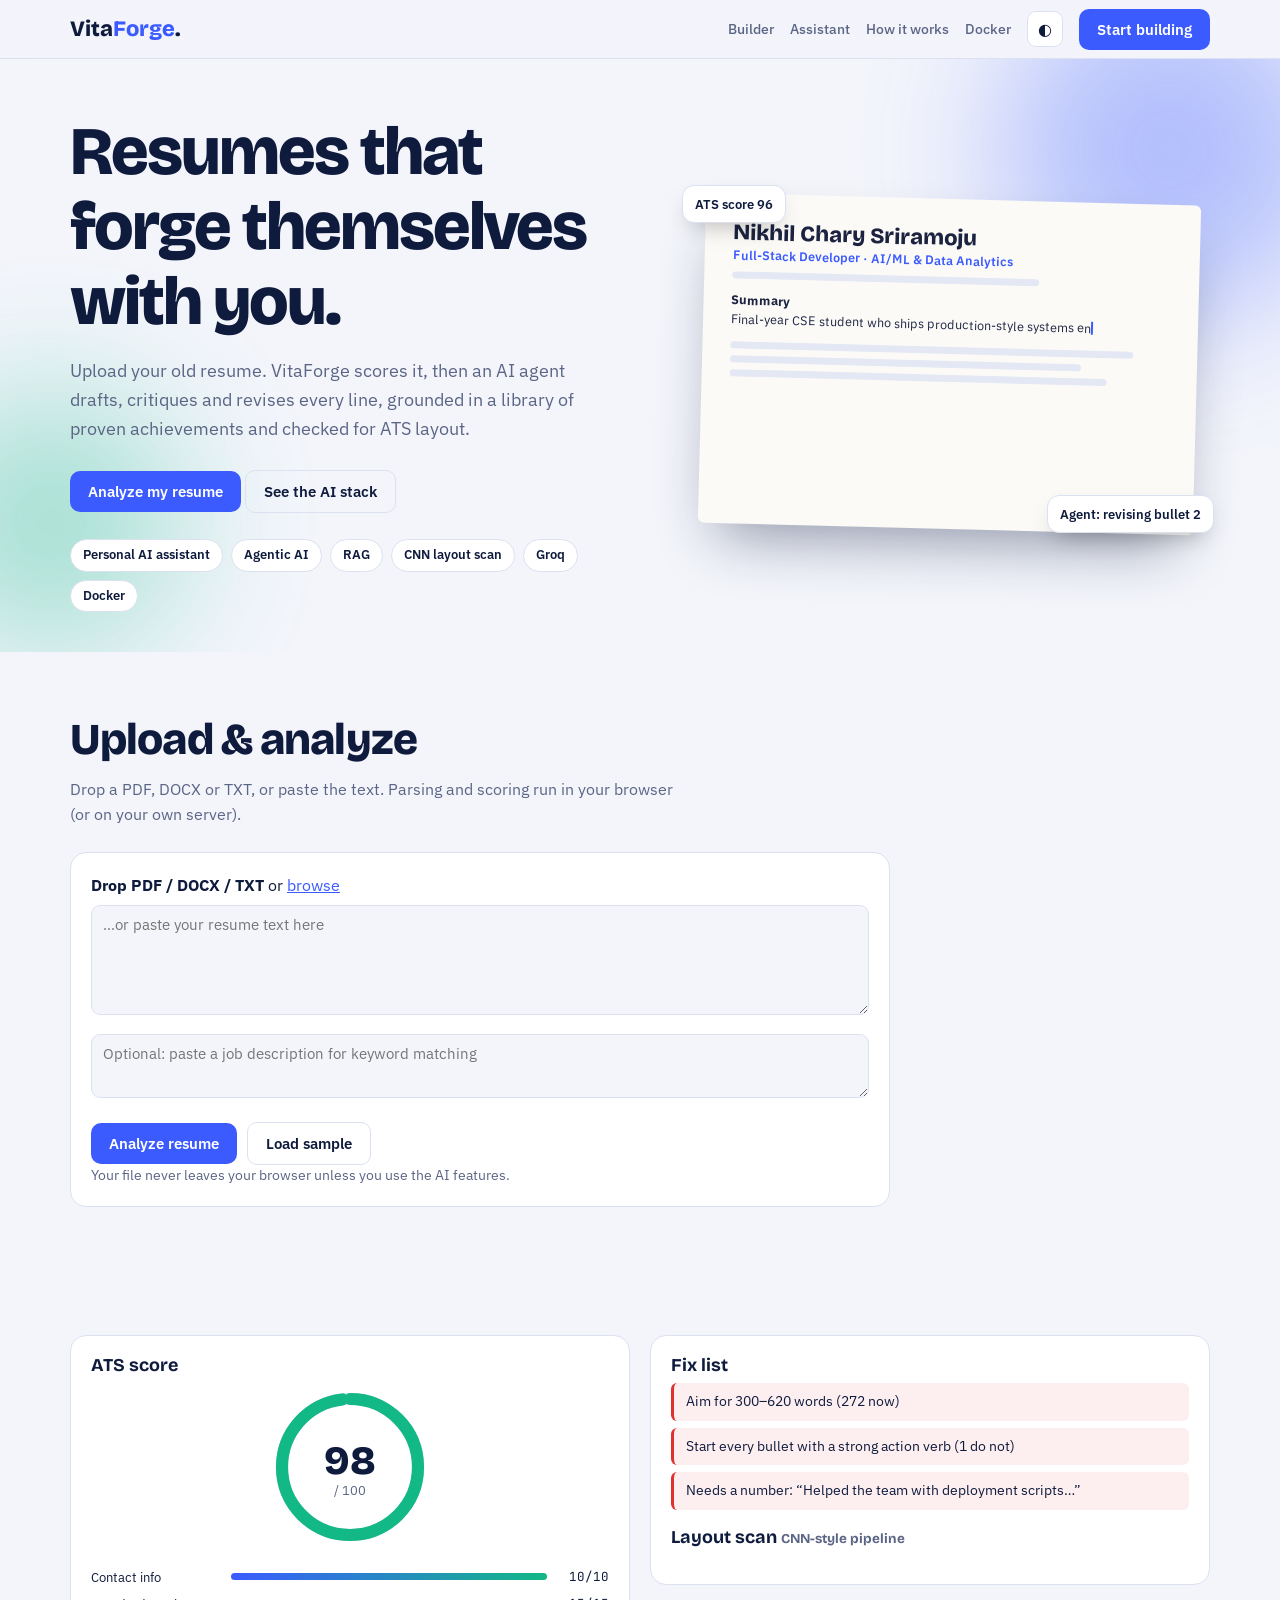
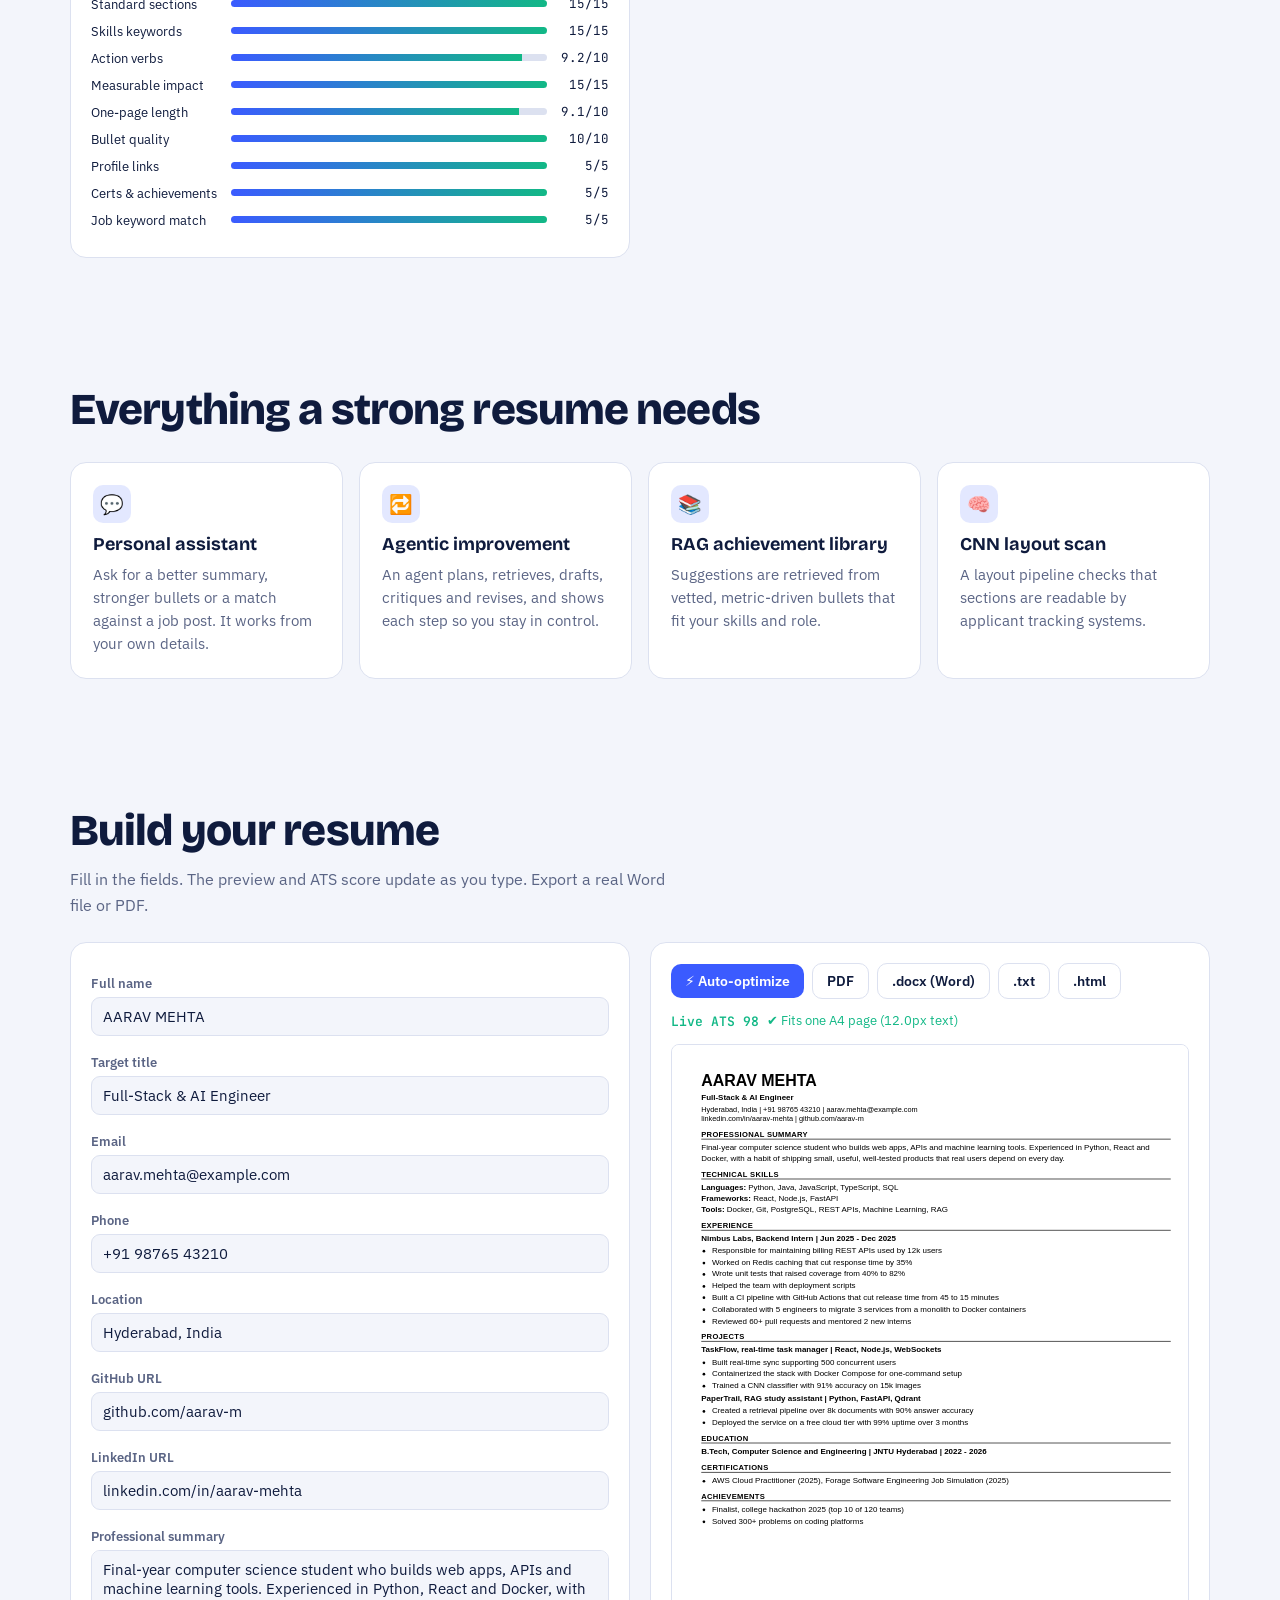
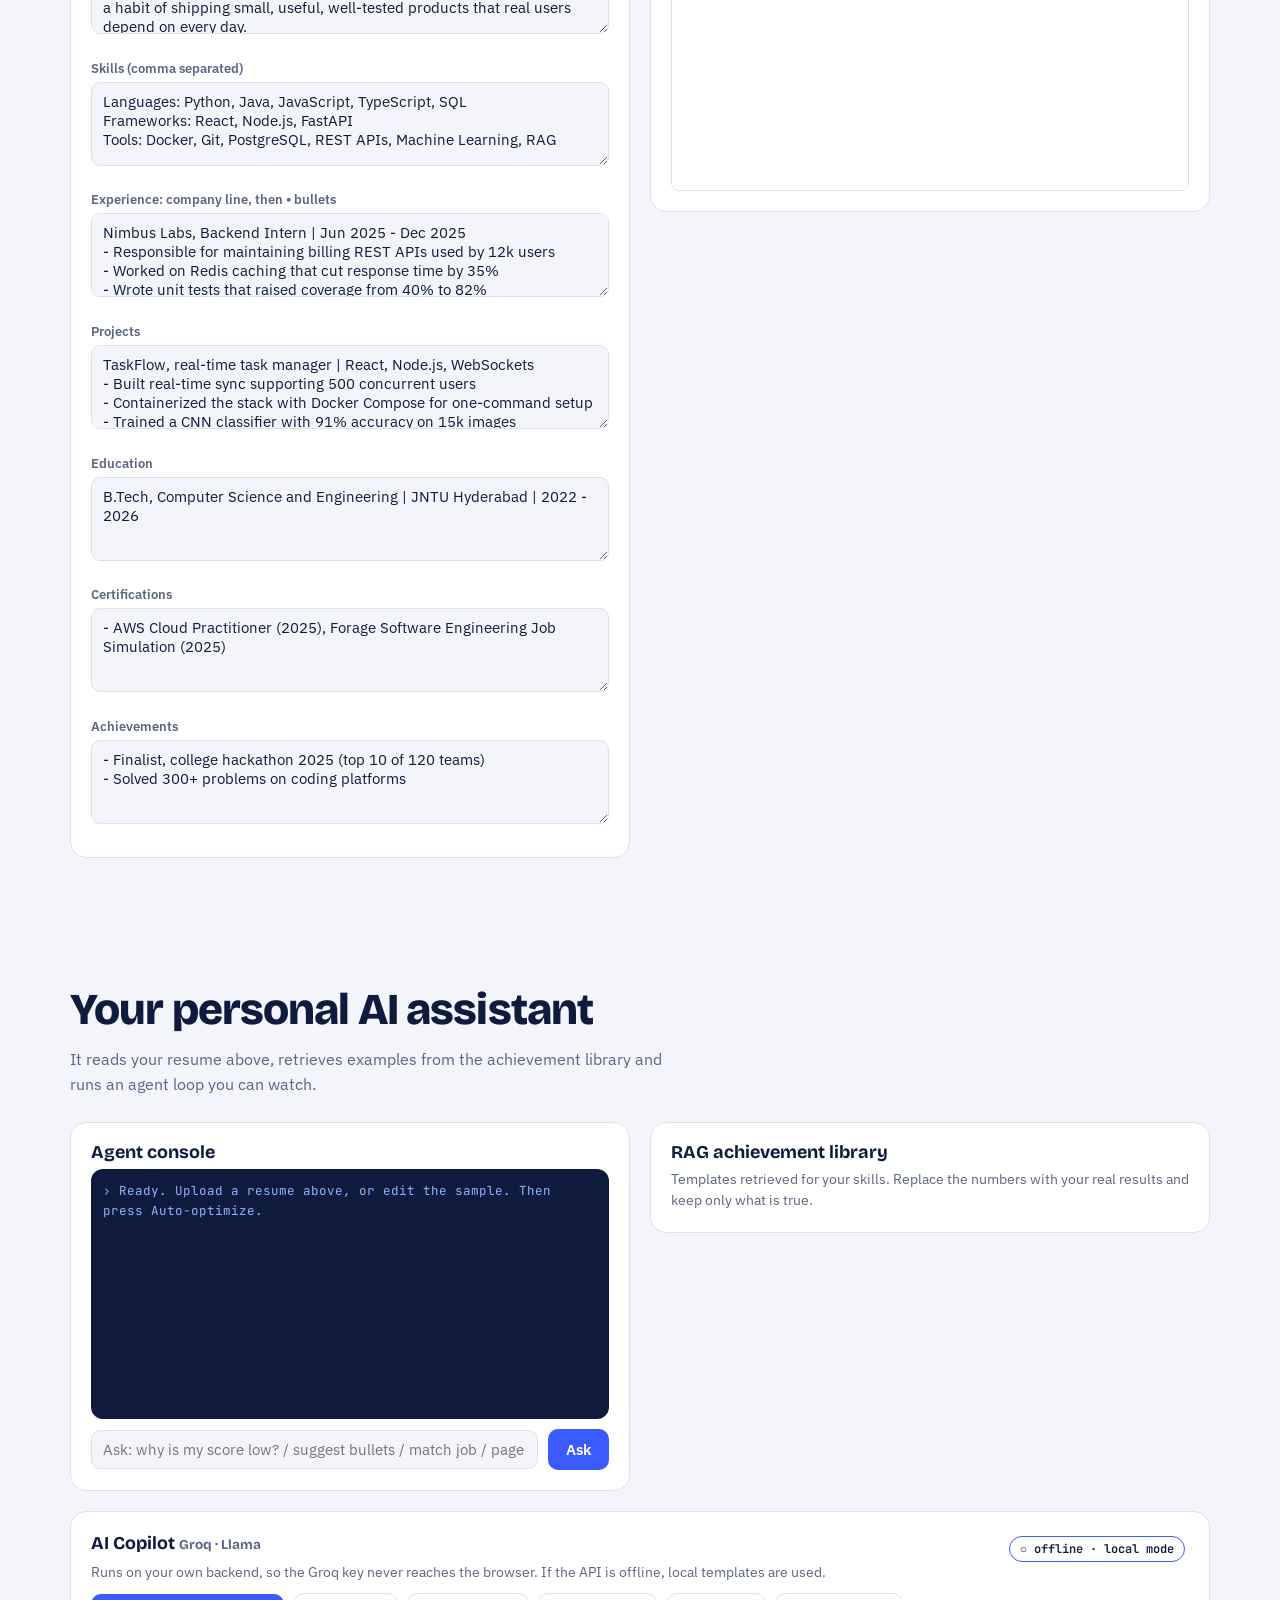
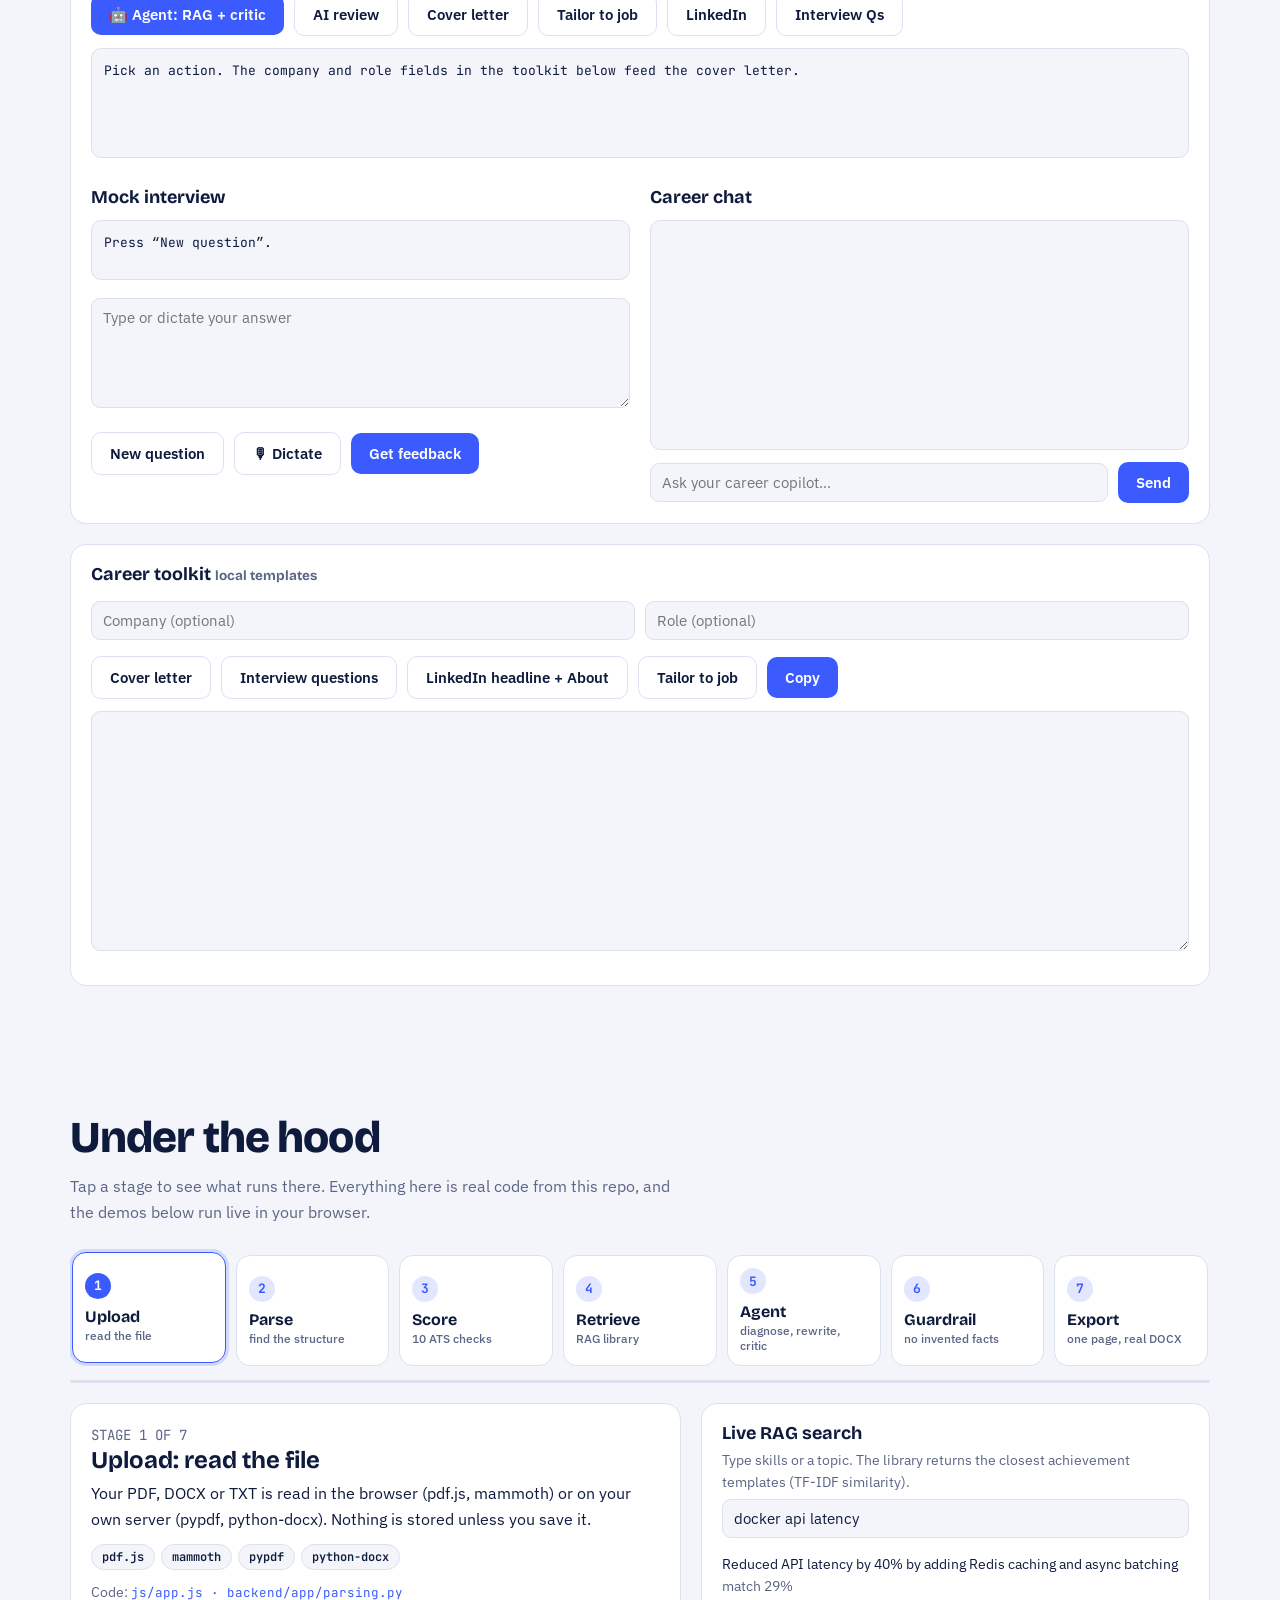
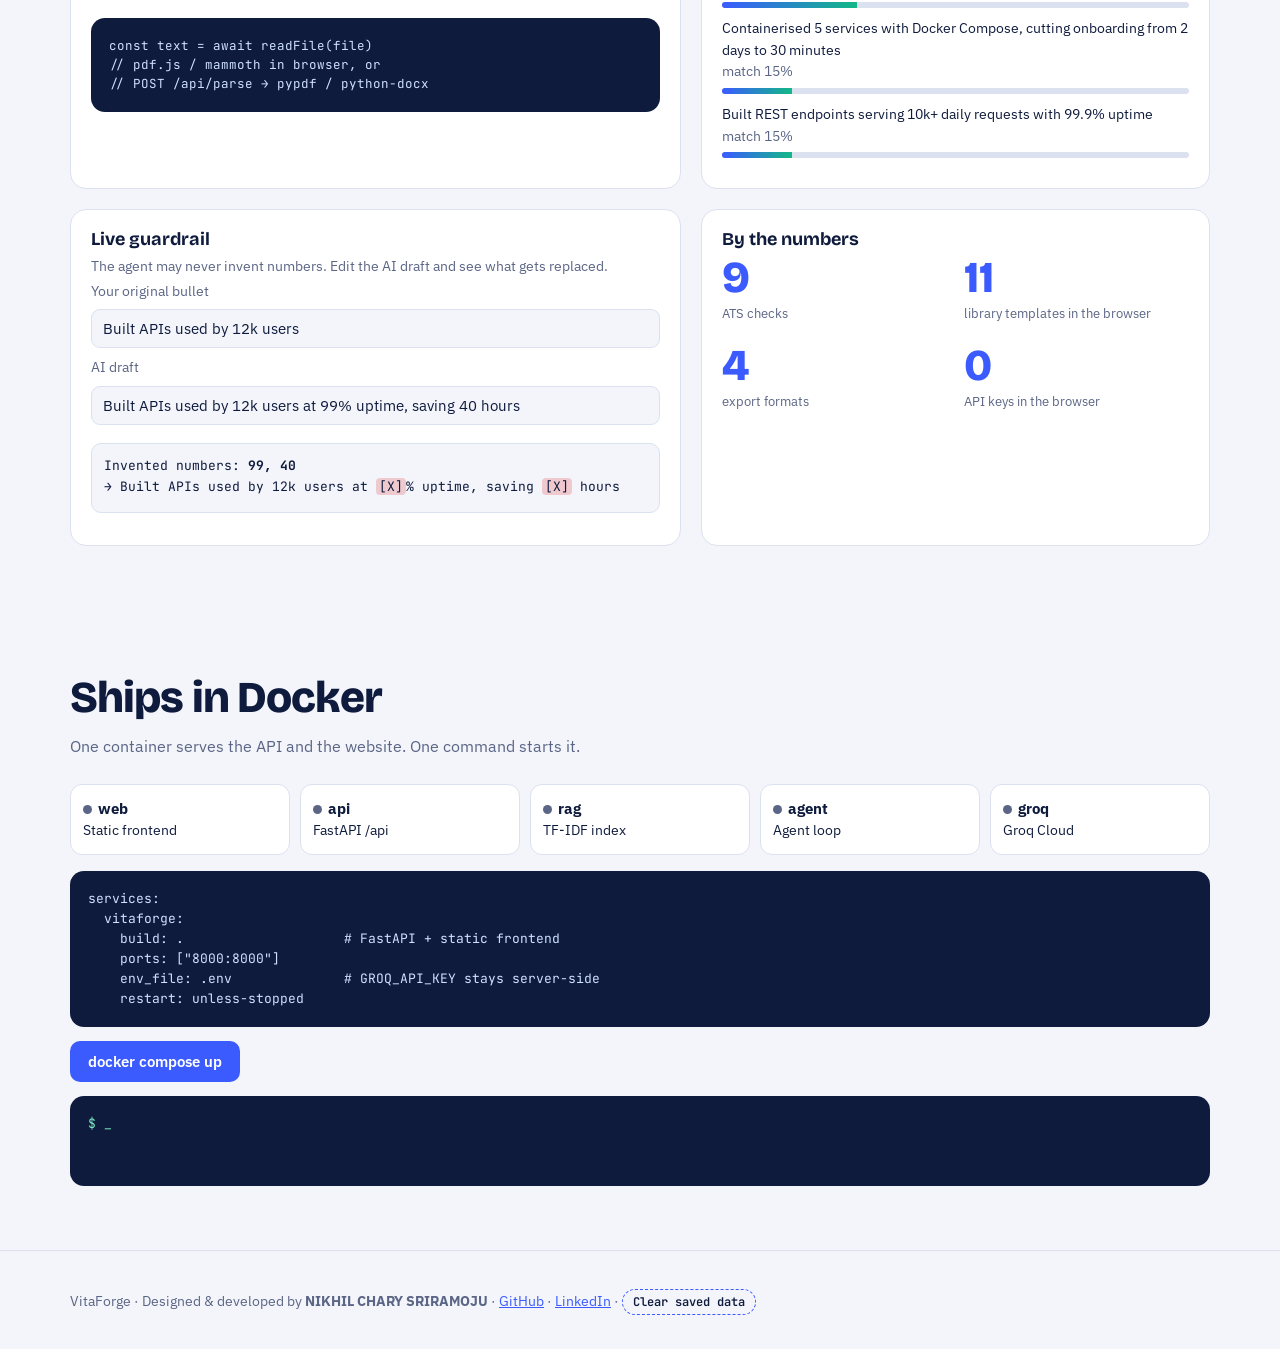
==== commit bf89f994: "Interactive Under the hood section" ====
--- a/frontend/index.html
+++ b/frontend/index.html
@@ -65,11 +65,14 @@
 <div class="row" id="tkb"><button class="btn g" data-k="cl">Cover letter</button><button class="btn g" data-k="iq">Interview questions</button><button class="btn g" data-k="li">LinkedIn headline + About</button><button class="btn g" data-k="ta">Tailor to job</button><button class="btn" id="tcopy">Copy</button></div>
 <textarea id="tout" aria-label="Generated text"></textarea></div></div></section>
 
-<section id="tech"><div class="wrap"><h2>Under the hood</h2>
-<div class="grid"><div class="card rv"><h3>RAG</h3><p>Your skills and title become a query, matched against the achievement library with TF-IDF similarity. The closest examples ground the draft. Production can swap in embeddings and a vector database.</p></div>
-<div class="card rv"><h3>Agentic AI</h3><p>A planner diagnoses, retrieves, rewrites and runs a critic. Any number the model invents is replaced with [X], so facts stay yours.</p></div>
-<div class="card rv"><h3>CNN-style scan</h3><p>The visual pipeline animates layout stages, while rule-based checks verify single column, standard headings and one page.</p></div>
-<div class="card rv"><h3>Private by design</h3><p>Scoring runs locally. The Groq key lives only on the server. Installable as a PWA.</p></div></div></div></section>
+<section id="tech"><div class="wrap"><h2>Under the hood</h2><p class="sub">Tap a stage to see what runs there. Everything here is real code from this repo, and the demos below run live in your browser.</p>
+<div class="flow" id="flow"></div><div class="track" aria-hidden="true"><i class="pkt"></i></div>
+<div class="tgrid"><div class="panel fdet" id="fdet" aria-live="polite"></div>
+<div class="panel"><h3>Live RAG search</h3><p class="mu">Type skills or a topic. The library returns the closest achievement templates (TF-IDF similarity).</p><input class="fi" id="ragq" type="text" value="docker api latency" aria-label="RAG query"><div id="ragout"></div></div></div>
+<div class="tgrid"><div class="panel"><h3>Live guardrail</h3><p class="mu">The agent may never invent numbers. Edit the AI draft and see what gets replaced.</p>
+<label class="mu">Your original bullet<input class="fi" id="gorig" type="text" value="Built APIs used by 12k users"></label>
+<label class="mu">AI draft<input class="fi" id="gnew" type="text" value="Built APIs used by 12k users at 99% uptime, saving 40 hours"></label><div class="aiout" id="gout" style="min-height:70px"></div></div>
+<div class="panel"><h3>By the numbers</h3><div class="stats"><div><b data-n="10">0</b><span>ATS checks</span></div><div><b data-n="12">0</b><span>library templates in the browser</span></div><div><b data-n="4">0</b><span>export formats</span></div><div><b data-n="0">0</b><span>API keys in the browser</span></div></div></div></div></div></section>
 
 <section id="docker"><div class="wrap"><h2>Ships in Docker</h2><p class="sub">One container serves the API and the website. One command starts it.</p>
 <div class="svc" id="svc"></div>
@@ -83,4 +86,4 @@
 <pre id="dlog" class="dlog">$ _</pre></div></section>
 
 <footer><div class="wrap">VitaForge · Designed &amp; developed by <b>NIKHIL CHARY SRIRAMOJU</b> · <a href="https://github.com/Nikhil-creat" target="_blank" rel="noopener">GitHub</a> · <a href="https://in.linkedin.com/in/nikhil-chary-sriramoju-95041b38a" target="_blank" rel="noopener">LinkedIn</a> · <button class="chip" id="clr">Clear saved data</button></div></footer>
-<script src="config.js"></script><script src="js/app.js"></script><script src="js/export.js"></script><script src="js/ai.js"></script></body></html>
+<script src="config.js"></script><script src="js/app.js"></script><script src="js/export.js"></script><script src="js/ai.js"></script><script src="js/tech.js"></script></body></html>
--- a/frontend/css/style.css
+++ b/frontend/css/style.css
@@ -40,3 +40,16 @@
 @media(prefers-reduced-motion:reduce){*{animation:none!important;transition:none!important}.rv{opacity:1;transform:none}}
 @page{size:A4;margin:0}
 @media print{body{background:#fff;padding:0}body *{visibility:hidden}#sheet,#sheet *{visibility:visible}#sheet{position:fixed;left:0;top:0;transform:none!important;margin:0;border:0}.swrap{width:auto;height:auto;overflow:visible}}
+
+.flow{display:flex;gap:10px;overflow-x:auto;padding:6px 2px 12px;scroll-snap-type:x proximity}
+.fn{flex:1 0 122px;scroll-snap-align:start;text-align:left;background:var(--surf);border:1px solid var(--line);border-radius:14px;padding:12px;cursor:pointer;color:var(--ink);font:500 14px 'IBM Plex Sans',system-ui,sans-serif;transition:.25s}
+.fn b{display:grid;place-items:center;width:26px;height:26px;border-radius:50%;background:color-mix(in srgb,var(--co) 15%,transparent);color:var(--co);font:700 13px 'JetBrains Mono',ui-monospace,monospace;margin-bottom:8px}
+.fn span{display:block;font:700 16px 'Bricolage Grotesque',system-ui,sans-serif}.fn small{display:block;color:var(--mut);font-size:12px;margin-top:2px}
+.fn:hover{border-color:var(--co)}.fn.on{border-color:var(--co);box-shadow:0 0 0 3px color-mix(in srgb,var(--co) 18%,transparent);transform:translateY(-3px)}.fn.on b{background:var(--co);color:#fff}
+.track{position:relative;height:3px;background:var(--line);border-radius:3px;margin:2px 0 6px;overflow:hidden}.pkt{position:absolute;top:0;left:-20%;width:20%;height:100%;background:linear-gradient(90deg,transparent,var(--mint),transparent);animation:pk 2.4s linear infinite}@keyframes pk{to{left:100%}}
+.tgrid{display:grid;grid-template-columns:minmax(0,1.2fr) minmax(0,1fr);gap:20px;margin-top:20px}@media(max-width:900px){.tgrid{grid-template-columns:minmax(0,1fr)}}
+.fdet h3{font-size:24px;margin-bottom:8px}.fdet .tg{display:flex;flex-wrap:wrap;gap:6px;margin:12px 0}.fdet .tg span{font:600 12px 'JetBrains Mono',ui-monospace,monospace;padding:4px 10px;border-radius:99px;border:1px solid var(--line);background:var(--bg)}.fdet code{font:12.5px 'JetBrains Mono',ui-monospace,monospace;color:var(--co);overflow-wrap:anywhere}
+.stats{display:grid;grid-template-columns:1fr 1fr;gap:18px}.stats b{display:block;font:800 44px/1 'Bricolage Grotesque',system-ui,sans-serif;color:var(--co)}.stats span{color:var(--mut);font-size:13px}
+.rr{margin:10px 0;font-size:13.5px}.rr i{display:block;height:6px;border-radius:4px;background:var(--line);overflow:hidden;margin-top:5px}.rr i b{display:block;height:100%;background:linear-gradient(90deg,var(--co),var(--mint));transition:width .5s}
+mark.rd{background:color-mix(in srgb,var(--r) 22%,transparent);color:var(--ink);border-radius:4px;padding:0 3px}
+.snip{margin-top:14px;font-size:12.5px;white-space:pre-wrap}
